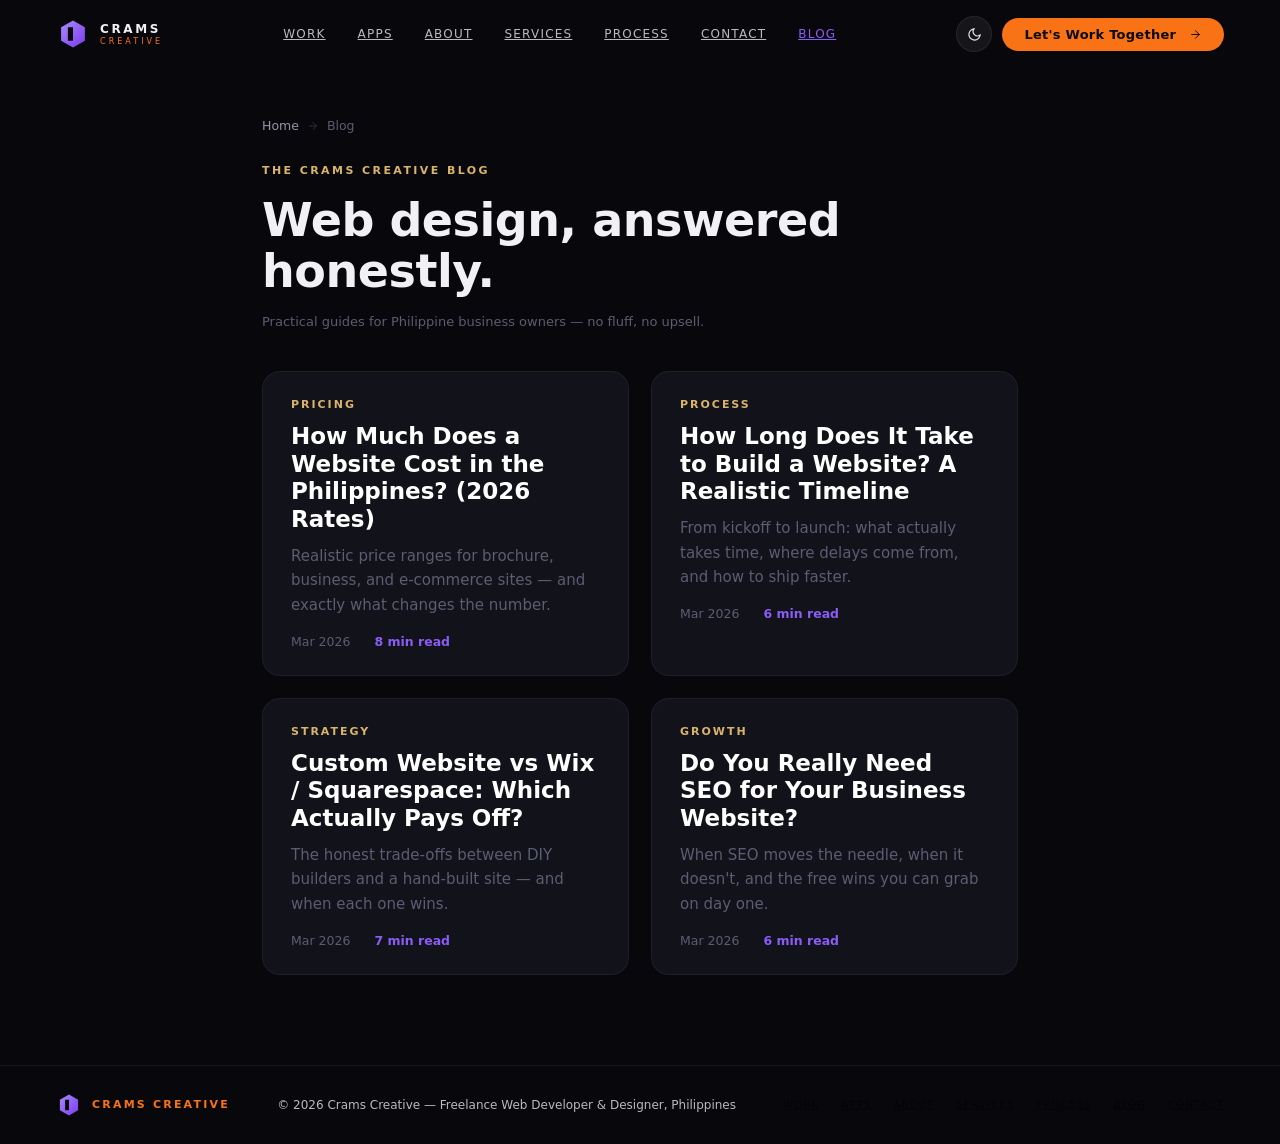
==== blog/index.html @ 19c00c25 "feat: add SEO blog at /blog/ with 4 launch posts + externalize global CSS" ====
<!DOCTYPE html>
<html lang="en">
<head>
  <meta charset="UTF-8">
  <meta name="viewport" content="width=device-width, initial-scale=1">
  <title>Blog — Crams Creative | Web Design Insights for Philippine Businesses</title>
  <meta name="description" content="Straight answers on website cost, timelines, custom vs template builds, and SEO in the Philippines — written for business owners by a freelance web developer & designer.">
  <link rel="canonical" href="https://www.cramscreative.com/blog/">
  <meta name="robots" content="index,follow">
  <meta property="og:type" content="website">
  <meta property="og:title" content="Crams Creative Blog">
  <meta property="og:description" content="Website cost, timelines, custom vs template, and SEO — answered for Philippine businesses.">
  <meta property="og:url" content="https://www.cramscreative.com/blog/">
  <meta property="og:image" content="https://www.cramscreative.com/brand/og.png">
  <meta name="twitter:card" content="summary_large_image">
  <link rel="icon" href="/brand/favicon.png">
  <link rel="stylesheet" href="/assets/site.css">
  <link rel="stylesheet" href="/assets/blog.css">
  <script>document.documentElement.classList.add('js-ready')</script>
  <script async src="https://www.googletagmanager.com/gtag/js?id=G-EWPF2580G4"></script>
  <script>window.dataLayer=window.dataLayer||[];function gtag(){dataLayer.push(arguments);}gtag('js',new Date());gtag('config','G-EWPF2580G4');</script>
  <script type="application/ld+json">
  {
    "@context":"https://schema.org",
    "@type":"CollectionPage",
    "name":"Crams Creative Blog",
    "url":"https://www.cramscreative.com/blog/",
    "description":"Articles answering the most common questions Philippine business owners ask before hiring a web designer.",
    "isPartOf":{"@type":"WebSite","name":"Crams Creative","url":"https://www.cramscreative.com/"}
  }
  </script>
</head>
<body>
<svg style="display:none" xmlns="http://www.w3.org/2000/svg">
  <symbol id="ico-arrow" viewBox="0 0 24 24" fill="none" stroke="currentColor" stroke-width="1.8" stroke-linecap="round" stroke-linejoin="round"><path d="M5 12h14M12 5l7 7-7 7"/></symbol>
  <symbol id="ico-moon" viewBox="0 0 24 24" fill="none" stroke="currentColor" stroke-width="1.8" stroke-linecap="round"><path d="M21 12.79A9 9 0 1111.21 3 7 7 0 0021 12.79z"/></symbol>
  <symbol id="ico-sun" viewBox="0 0 24 24" fill="none" stroke="currentColor" stroke-width="1.8" stroke-linecap="round"><circle cx="12" cy="12" r="5"/><path d="M12 1v2M12 21v2M4.22 4.22l1.42 1.42M18.36 18.36l1.42 1.42M1 12h2M21 12h2M4.22 19.78l1.42-1.42M18.36 5.64l1.42-1.42"/></symbol>
</svg>
<a href="#main" class="skip-link" style="position:absolute;left:-9999px;top:auto;width:1px;height:1px;overflow:hidden;z-index:9999;padding:12px 24px;background:var(--accent);color:#fff;font-weight:600;border-radius:var(--radius-sm);text-decoration:none">Skip to content</a>
<canvas id="grain-canvas" style="position:fixed;top:0;left:0;width:100%;height:100%;pointer-events:none;z-index:0;opacity:0.035"></canvas>

<nav id="main-nav">
  <a class="nav-logo" href="/">
    <svg width="34" height="34" viewBox="0 0 40 40" fill="none"><defs><linearGradient id="lg1" x1="0%" y1="0%" x2="100%" y2="100%"><stop offset="0%" stop-color="#a78bfa"/><stop offset="100%" stop-color="#7c3aed"/></linearGradient></defs><path d="M20 4L34 12v8H20v-8h-6v16h6v-8h14v8L20 36 6 28V12z" fill="url(#lg1)"/></svg>
    <div id="site-logo-text"><div class="nav-logo-text-top">CRAMS</div><div class="nav-logo-text-bot">CREATIVE</div></div>
  </a>
  <div class="nav-links">
    <a href="/#work" class="nav-link">Work</a>
    <a href="/#apps" class="nav-link">Apps</a>
    <a href="/#about" class="nav-link">About</a>
    <a href="/#services" class="nav-link">Services</a>
    <a href="/#process" class="nav-link">Process</a>
    <a href="/#contact" class="nav-link">Contact</a>
    <a href="/blog/" class="nav-link active">Blog</a>
  </div>
  <div class="nav-actions">
    <button class="dark-toggle" id="themeBtn" aria-label="Toggle theme"><svg width="15" height="15"><use href="#ico-moon"/></svg></button>
    <a class="btn-primary" href="/#contact" style="padding:9px 22px;font-size:13px">Let's Work Together&nbsp;<svg width="13" height="13"><use href="#ico-arrow"/></svg></a>
    <button id="mobile-toggle" aria-label="Open menu" onclick="toggleMenu()"><span class="bar"></span><span class="bar"></span><span class="bar"></span></button>
  </div>
</nav>

<div id="mobile-menu">
  <a class="mob-nav-link" href="/#work">Work</a>
  <a class="mob-nav-link" href="/#apps">Apps</a>
  <a class="mob-nav-link" href="/#about">About</a>
  <a class="mob-nav-link" href="/#services">Services</a>
  <a class="mob-nav-link" href="/#process">Process</a>
  <a class="mob-nav-link" href="/blog/">Blog</a>
  <a class="mob-nav-link" href="/#contact">Contact</a>
  <a class="btn-primary" href="/#contact" style="margin-top:32px;justify-content:center">Get a Free Quote →</a>
</div>

<div class="blog-shell">
  <main class="blog-container" id="main">
    <nav class="breadcrumb" aria-label="Breadcrumb">
      <a href="/">Home</a><svg width="12" height="12"><use href="#ico-arrow"/></svg>
      <span>Blog</span>
    </nav>

    <div class="blog-hero">
      <span class="blog-eyebrow">The CRAMS Creative Blog</span>
      <h1>Web design, answered honestly.</h1>
      <p class="blog-meta">Practical guides for Philippine business owners — no fluff, no upsell.</p>
    </div>

    <div class="post-grid">
      <a class="post-card" href="/blog/how-much-does-a-website-cost-philippines.html">
        <span class="pc-cat">Pricing</span>
        <h2>How Much Does a Website Cost in the Philippines? (2026 Rates)</h2>
        <p>Realistic price ranges for brochure, business, and e-commerce sites — and exactly what changes the number.</p>
        <div class="pc-meta"><span>Mar 2026</span><span class="dot"></span><span class="pc-read">8 min read</span></div>
      </a>
      <a class="post-card" href="/blog/website-timeline-philippines.html">
        <span class="pc-cat">Process</span>
        <h2>How Long Does It Take to Build a Website? A Realistic Timeline</h2>
        <p>From kickoff to launch: what actually takes time, where delays come from, and how to ship faster.</p>
        <div class="pc-meta"><span>Mar 2026</span><span class="dot"></span><span class="pc-read">6 min read</span></div>
      </a>
      <a class="post-card" href="/blog/custom-website-vs-wix-squarespace.html">
        <span class="pc-cat">Strategy</span>
        <h2>Custom Website vs Wix / Squarespace: Which Actually Pays Off?</h2>
        <p>The honest trade-offs between DIY builders and a hand-built site — and when each one wins.</p>
        <div class="pc-meta"><span>Mar 2026</span><span class="dot"></span><span class="pc-read">7 min read</span></div>
      </a>
      <a class="post-card" href="/blog/do-you-need-seo-philippines.html">
        <span class="pc-cat">Growth</span>
        <h2>Do You Really Need SEO for Your Business Website?</h2>
        <p>When SEO moves the needle, when it doesn't, and the free wins you can grab on day one.</p>
        <div class="pc-meta"><span>Mar 2026</span><span class="dot"></span><span class="pc-read">6 min read</span></div>
      </a>
    </div>
  </main>
</div>

<footer>
  <div class="footer-inner">
    <div class="footer-brand">
      <svg width="26" height="26" viewBox="0 0 40 40" fill="none"><path d="M20 4L34 12v8H20v-8h-6v16h6v-8h14v8L20 36 6 28V12z" fill="url(#lg1)"/></svg>
      <span style="font-size:11px;font-weight:700;letter-spacing:.2em;color:var(--cta)">CRAMS CREATIVE</span>
    </div>
    <p class="footer-copy">© 2026 Crams Creative — Freelance Web Developer &amp; Designer, Philippines</p>
    <div class="footer-links">
      <a class="footer-link" href="/#work">Work</a>
      <a class="footer-link" href="/#apps">Apps</a>
      <a class="footer-link" href="/#about">About</a>
      <a class="footer-link" href="/#services">Services</a>
      <a class="footer-link" href="/#process">Process</a>
      <a class="footer-link" href="/blog/">Blog</a>
      <a class="footer-link" href="/#contact">Contact</a>
    </div>
  </div>
</footer>

<script src="/assets/blog.js" defer></script>
</body>
</html>
---- assets/site.css ----
﻿    :root {
      --bg: #08080c;
      --surface: #12121a;
      --surface-2: #1c1c28;
      --font: 'Hanken Grotesk', system-ui, -apple-system, sans-serif;
      --font-display: 'Bricolage Grotesque', system-ui, sans-serif;
      --accent: #8b5cf6;
      --accent-hover: #a78bfa;
      --accent-dim: rgba(139,92,246,0.1);
      --accent-border: rgba(139,92,246,0.25);
      --gold: #d9b46a;
      --gold-soft: rgba(217,180,106,0.12);
      --gold-border: rgba(217,180,106,0.32);
      --platinum: #e8eaf0;
      --cta: #f97316;
      --cta-hover: #fb923c;
      --cta-dim: rgba(249,115,22,0.1);
      --text: #f0f0f5;
      --text-2: #9494a8;
      --text-3: #5c5c72;
      --border: rgba(255,255,255,0.05);
      --border-strong: rgba(255,255,255,0.09);
      --radius: 16px;
      --radius-sm: 10px;
      --radius-pill: 9999px;
      --shadow-sm: 0 2px 8px rgba(0,0,0,0.4);
      --shadow-md: 0 8px 24px rgba(0,0,0,0.5);
    }
    *{margin:0;padding:0;box-sizing:border-box}
    html{scroll-behavior:smooth;font-family:var(--font)}
    .section-title,.hero-title,.faq-q{font-family:var(--font-display)}
    .nav-logo{font-family:var(--font-display)}
    html,body{overflow-x:hidden;max-width:100%}
    body{background:var(--bg);color:var(--text)}
    ::-webkit-scrollbar{width:3px}
    ::-webkit-scrollbar-track{background:var(--bg)}
    ::-webkit-scrollbar-thumb{background:var(--accent);border-radius:4px}
    ::selection{background:rgba(139,92,246,0.3)}

    @keyframes pulse-glow{0%,100%{opacity:.25;transform:scale(1)}50%{opacity:.5;transform:scale(1.07)}}
    @keyframes float-y{0%,100%{transform:translateY(0px)}50%{transform:translateY(-10px)}}
    @keyframes fadeUp{from{opacity:0;transform:translateY(24px)}to{opacity:1;transform:translateY(0)}}
    @keyframes bounce-cue{0%,100%{transform:translateX(-50%) translateY(0)}50%{transform:translateX(-50%) translateY(8px)}}
    @keyframes spin-ring{from{transform:rotate(0deg)}to{transform:rotate(360deg)}}

    /* ── Buttons ── */
    .btn-primary{
      display:inline-flex;align-items:center;gap:8px;
      background:var(--cta);color:#0a0a0f;border:none;border-radius:100px;
      padding:13px 30px;font-size:14px;font-weight:600;cursor:pointer;
      transition:all .25s;font-family:var(--font);
      letter-spacing:.02em;text-decoration:none;white-space:nowrap
    }
    .btn-primary:hover{background:var(--cta-hover);transform:scale(1.03);box-shadow:0 8px 30px rgba(249,115,22,.25)}
    .btn-secondary{
      display:inline-flex;align-items:center;gap:8px;
      background:transparent;color:var(--text);
      border:1px solid rgba(255,255,255,.12);border-radius:100px;
      padding:13px 30px;font-size:14px;font-weight:500;cursor:pointer;
      transition:all .25s;font-family:var(--font)
    }
    .btn-secondary:hover{border-color:rgba(139,92,246,.5);color:var(--accent)}

    /* ── Nav ── */
    #main-nav{
      position:fixed;top:0;left:0;right:0;z-index:1000;
      height:68px;display:flex;align-items:center;
      justify-content:space-between;
      padding:0 clamp(16px,5vw,56px);
      transition:all .35s
    }
    #main-nav.scrolled{
      background:rgba(13,13,13,0.94);
      backdrop-filter:blur(20px);
      border-bottom:1px solid rgba(255,255,255,0.06)
    }
    .nav-logo{display:flex;align-items:center;gap:10px;background:none;border:none;cursor:pointer;color:var(--text);text-decoration:none}
    .nav-logo-text-top{font-size:12px;font-weight:700;letter-spacing:.22em;line-height:1;color:var(--text)}
    .nav-logo-text-bot{font-size:8px;letter-spacing:.38em;color:var(--cta);line-height:1;margin-top:3px}
    .nav-links{display:flex;gap:32px;align-items:center}
    .nav-link{
      font-size:12px;font-weight:500;letter-spacing:.1em;text-transform:uppercase;
      background:none;border:none;cursor:pointer;font-family:var(--font);
      transition:color .2s;padding:4px 0;color:rgba(255,255,255,.72)
    }
    .nav-link:hover,.nav-link.active{color:var(--accent)}
    .nav-actions{display:flex;gap:10px;align-items:center}
    .dark-toggle{
      width:36px;height:36px;border-radius:50%;
      background:rgba(255,255,255,.06);border:1px solid rgba(255,255,255,.07);
      display:flex;align-items:center;justify-content:center;
      cursor:pointer;color:var(--text);transition:all .2s
    }
    .dark-toggle:hover{background:rgba(255,255,255,.12)}
    #mobile-toggle{
      display:none;background:none;border:none;cursor:pointer;
      color:var(--text);align-items:center;justify-content:center;
      flex-direction:column;gap:5px;padding:8px;border-radius:10px
    }

    /* ── Mobile menu ── */
    #mobile-menu{
      display:flex;position:fixed;inset:0;z-index:999;
      background:rgba(8,8,12,.97);padding:80px 24px 24px;
      flex-direction:column;
      opacity:0;visibility:hidden;transform:translateY(-10px);
      transition:opacity .3s ease,visibility .3s ease,transform .3s ease;
      backdrop-filter:blur(10px)
    }
    #mobile-menu.open{opacity:1;visibility:visible;transform:translateY(0)}
    .mob-nav-link{
      background:none;border:none;border-bottom:1px solid rgba(255,255,255,.07);
      padding:18px 0;font-size:26px;font-weight:700;text-align:left;
      cursor:pointer;color:var(--text);font-family:var(--font)
    }

    /* ── Sections ── */
    .section{padding:96px clamp(16px,5vw,56px)}
    .section-alt{padding:96px clamp(16px,5vw,56px);background:rgba(255,255,255,.015)}
    .section-inner{max-width:1280px;margin:0 auto}
    .section-label{
      font-size:11px;font-weight:600;letter-spacing:.3em;
      text-transform:uppercase;color:var(--gold);margin-bottom:14px
    }
    .section-title{
      font-size:clamp(30px,4vw,50px);font-weight:700;
      letter-spacing:-.02em;line-height:1.1;margin-bottom:24px;
      text-wrap:balance
    }
    .gold-grad{
      background:linear-gradient(100deg,var(--gold),#f3dca8 55%,var(--gold));
      -webkit-background-clip:text;background-clip:text;color:transparent
    }

    /* ── Hero ── */
    #home{
      min-height:100vh;display:flex;flex-direction:column;
      justify-content:center;position:relative;overflow:hidden;
      padding:80px clamp(16px,5vw,56px) 0
    }
    .hero-grid{
      max-width:1280px;margin:0 auto;width:100%;
      display:grid;grid-template-columns:1fr;
      align-items:center;position:relative;z-index:1
    }
    .hero-badge{
      display:inline-flex;align-items:center;gap:8px;
      background:rgba(139,92,246,.1);border:1px solid rgba(139,92,246,.3);
      border-radius:100px;padding:7px 16px;margin-bottom:28px;
      font-size:13px;color:var(--accent);font-weight:500
    }
    .hero-dot{width:7px;height:7px;border-radius:50%;background:#22C55E;box-shadow:0 0 8px #22C55E}
    .hero-eyebrow{font-size:12px;font-weight:600;letter-spacing:.32em;text-transform:uppercase;color:var(--accent);margin-bottom:14px}
    .hero-title{font-size:clamp(38px,5.8vw,76px);font-weight:800;line-height:1.04;margin-bottom:24px;letter-spacing:-.03em;font-family:var(--font-display);text-wrap:balance}
    .hero-sub{font-size:16px;line-height:1.72;color:rgba(255,255,255,.72);max-width:440px;margin-bottom:36px}
    .hero-btns{display:flex;gap:14px;flex-wrap:wrap;margin-bottom:48px}
    .hero-stats{display:flex;gap:40px;flex-wrap:wrap}
    .stat-num{font-size:clamp(20px,2.5vw,28px);font-weight:700;color:var(--accent)}
    .stat-lbl{font-size:11px;color:rgba(255,255,255,.65);margin-top:3px;letter-spacing:.04em}
    /* ── Hero animated background ── */
    .hero-bg{position:absolute;inset:0;z-index:0;overflow:hidden;pointer-events:none}
    .hero-orb{position:absolute;border-radius:50%;filter:blur(70px);will-change:transform;opacity:.5}
    .hero-orb.a{width:540px;height:540px;background:radial-gradient(circle,#8b5cf6 0%,transparent 70%);top:-12%;left:-6%;animation:orb-a 19s ease-in-out infinite}
    .hero-orb.b{width:460px;height:460px;background:radial-gradient(circle,#f97316 0%,transparent 70%);bottom:-14%;right:-4%;opacity:.32;animation:orb-b 23s ease-in-out infinite}
    .hero-orb.c{width:380px;height:380px;background:radial-gradient(circle,#a78bfa 0%,transparent 70%);top:26%;right:18%;opacity:.28;animation:orb-a 27s ease-in-out infinite reverse}
    .hero-grain{position:absolute;inset:0;opacity:.04;background-image:url("data:image/svg+xml,%3Csvg xmlns='http://www.w3.org/2000/svg' width='120' height='120'%3E%3Cfilter id='n'%3E%3CfeTurbulence type='fractalNoise' baseFrequency='.9' numOctaves='2'/%3E%3C/filter%3E%3Crect width='100%25' height='100%25' filter='url(%23n)'/%3E%3C/svg%3E")}
    @keyframes orb-a{0%,100%{transform:translate(0,0) scale(1)}50%{transform:translate(46px,34px) scale(1.12)}}
    @keyframes orb-b{0%,100%{transform:translate(0,0) scale(1)}50%{transform:translate(-34px,-44px) scale(1.09)}}

    .trust-strip{border-top:1px solid var(--border);border-bottom:1px solid var(--border);background:rgba(255,255,255,.012);padding:24px clamp(16px,5vw,56px)}
    .trust-inner{max-width:1280px;margin:0 auto;display:flex;flex-wrap:wrap;align-items:center;justify-content:center;gap:14px 22px}
    .trust-lbl{font-size:11px;letter-spacing:.22em;text-transform:uppercase;color:var(--text-3)}
    .trust-chip{font-size:13px;font-weight:600;color:rgba(255,255,255,.7);border:1px solid rgba(255,255,255,.08);border-radius:100px;padding:6px 16px;transition:all .2s}
    .trust-chip:hover{color:var(--text);border-color:var(--accent-border);background:var(--accent-dim)}
    @media(max-width:930px){.trust-lbl{width:100%;text-align:center;margin-bottom:4px}}
    .cta-band-wrap{
      background:radial-gradient(ellipse at 50% 0%,rgba(139,92,246,.16),transparent 68%),linear-gradient(180deg,#0c0a1a 0%,#08080c 100%);
      border-top:1px solid var(--border);border-bottom:1px solid var(--border);
      padding:clamp(64px,9vw,120px) clamp(16px,5vw,56px);text-align:center;position:relative;overflow:hidden
    }
    .cta-band{max-width:720px;margin:0 auto}
    .cta-band h2{font-family:var(--font-display);font-size:clamp(28px,4.5vw,54px);font-weight:800;letter-spacing:-.02em;line-height:1.07;margin-bottom:18px}
    .cta-band p{font-size:16px;color:var(--text-2);max-width:540px;margin:0 auto 34px;line-height:1.7}
    .cta-band-btns{display:flex;gap:14px;justify-content:center;flex-wrap:wrap}
    @media(max-width:930px){.cta-band-wrap{padding:56px 20px}}


    /* ── Work / Projects ── */
    .work-header{display:flex;flex-wrap:wrap;justify-content:space-between;align-items:flex-end;gap:20;margin-bottom:48px}
    .work-controls{display:flex;flex-direction:column;gap:10px;align-items:flex-end}
    .search-bar{
      display:flex;align-items:center;gap:10px;
      background:rgba(255,255,255,.04);border:1px solid rgba(255,255,255,.07);
      border-radius:100px;padding:9px 16px
    }
    .search-bar input{
      background:transparent;border:none;outline:none;
      font-size:13px;color:var(--text);width:180px;
      font-family:var(--font)
    }
    .search-bar input::placeholder{color:rgba(255,255,255,.3)}
    .filter-bar{display:flex;gap:7px;flex-wrap:wrap}
    .filter-btn{
      padding:5px 14px;border-radius:100px;font-size:11px;font-weight:600;
      border:1px solid rgba(255,255,255,.07);background:transparent;
      color:rgba(255,255,255,.72);cursor:pointer;transition:all .2s;
      letter-spacing:.05em;text-transform:uppercase;
      font-family:var(--font)
    }
    .filter-btn.active{border-color:var(--accent);background:rgba(139,92,246,.18);color:var(--accent)}

    .projects-grid{display:grid;grid-template-columns:1fr;gap:28px;align-items:start}
    .project-card{
      border-radius:24px;overflow:hidden;
      border:1px solid rgba(255,255,255,.07);background:var(--surface);
      cursor:pointer;transition:all .35s;
      display:grid;grid-template-columns:1.05fr .95fr;align-items:stretch
    }
    .project-card:hover{border-color:rgba(139,92,246,.3);box-shadow:var(--shadow-md)}
    .project-card.open{border-color:rgba(139,92,246,.5);box-shadow:0 0 40px rgba(139,92,246,.08)}
    .proj-img-wrap{position:relative;overflow:hidden;min-height:340px}
    .proj-img-wrap img{position:absolute;inset:0;width:100%;height:100%;object-fit:cover;transition:transform .7s ease}
    .project-card:hover .proj-img-wrap img{transform:scale(1.05)}
    .proj-img-overlay{position:absolute;inset:0;background:linear-gradient(120deg,rgba(0,0,0,.4),rgba(0,0,0,0) 55%)}
    .proj-badges{position:absolute;top:16px;left:16px;display:flex;gap:6px;flex-wrap:wrap;max-width:calc(100% - 32px);z-index:2}
    .proj-badge{
      border-radius:100px;padding:5px 13px;
      font-size:11px;font-weight:600;letter-spacing:.07em;backdrop-filter:blur(6px)
    }
    .proj-play{position:absolute;top:50%;left:50%;transform:translate(-50%,-50%);width:64px;height:64px;border-radius:50%;background:rgba(139,92,246,.85);backdrop-filter:blur(4px);display:flex;align-items:center;justify-content:center;opacity:0;transition:opacity .3s,transform .3s;z-index:3;cursor:pointer}
    .project-card:hover .proj-play{opacity:1}
    .proj-play:hover{background:var(--accent);transform:translate(-50%,-50%) scale(1.06)}
    .proj-body{padding:40px 42px;display:flex;flex-direction:column;justify-content:center}
    .proj-sub{font-size:11px;letter-spacing:.2em;text-transform:uppercase;color:var(--accent);margin-bottom:14px;font-weight:600}
    .proj-title{font-family:var(--font-display);font-size:clamp(24px,2.4vw,32px);font-weight:700;letter-spacing:-.02em;margin-bottom:12px;line-height:1.1}
    .proj-desc{font-size:14px;line-height:1.7;color:rgba(255,255,255,.72);margin-bottom:22px;max-width:460px}
    .proj-tags{display:flex;flex-wrap:wrap;gap:7px;margin-bottom:26px}
    .proj-tag{font-size:11px;padding:4px 11px;border-radius:6px;background:rgba(255,255,255,.05);color:rgba(255,255,255,.72)}
    .proj-footer{display:flex;justify-content:space-between;align-items:center;gap:12px;flex-wrap:wrap}
    .proj-live{
      display:inline-flex;align-items:center;gap:6px;
      background:var(--accent);color:#fff;text-decoration:none;
      font-size:12px;font-weight:600;border-radius:100px;
      padding:9px 18px;transition:all .25s;letter-spacing:.02em;
      font-family:var(--font);white-space:nowrap
    }
    .proj-live:hover{background:var(--accent-hover);transform:translateY(-2px);box-shadow:0 6px 20px rgba(139,92,246,.22)}
    .proj-year{font-size:11px;color:rgba(255,255,255,.58)}
    .proj-toggle{font-size:13px;color:var(--accent);font-weight:600;cursor:pointer}
    .proj-case{grid-column:1/-1;padding:0 42px 36px;border-top:1px solid rgba(255,255,255,.07)}
    .proj-case-inner{padding-top:24px;display:flex;flex-direction:column;gap:14px}
    .case-label{font-size:10px;font-weight:600;letter-spacing:.2em;text-transform:uppercase;color:rgba(139,92,246,.65);margin-bottom:5px}
    .case-txt{font-size:14px;line-height:1.7;color:rgba(255,255,255,.72)}
    .case-result{display:flex;align-items:center;gap:8px;margin-bottom:6px}
    .case-result span{font-size:14px;color:rgba(255,255,255,.72)}
    @media(max-width:768px){
      .project-card{grid-template-columns:1fr}
      .proj-img-wrap{min-height:240px}
      .proj-body{padding:28px 24px}
      .proj-case{padding:0 24px 28px}
    }

    /* ── About ── */
    .about-grid{display:grid;grid-template-columns:1fr 1fr;gap:72px;align-items:center}
    .about-vals{display:grid;grid-template-columns:1fr 1fr;gap:12px;margin-bottom:36px}
    .about-val{padding:15px 17px;border-radius:12px;border:1px solid rgba(255,255,255,.07);background:rgba(255,255,255,.025)}
    .about-val-lbl{font-size:9px;font-weight:600;letter-spacing:.22em;text-transform:uppercase;color:rgba(139,92,246,.65);margin-bottom:5px}
    .about-val-txt{font-size:12px;line-height:1.6;color:rgba(255,255,255,.72)}
    .about-panel{
      border-radius:28px;overflow:hidden;
      border:1px solid rgba(139,92,246,.2);
      background:linear-gradient(135deg,#0a0518 0%,#140a30 50%,#0a0518 100%);
      height:650px;position:relative;
      box-shadow:0 30px 80px rgba(139,92,246,.06)
    }
    .about-panel-glow-a{position:absolute;inset:0;background:radial-gradient(ellipse at 30% 70%,rgba(139,92,246,.12) 0%,transparent 62%)}
    .about-panel-glow-b{position:absolute;inset:0;background:radial-gradient(ellipse at 80% 20%,rgba(139,92,246,.06) 0%,transparent 55%)}
    .about-panel-name{position:absolute;bottom:36px;left:36px}
    .about-panel-name h3{font-size:50px;font-weight:700;color:var(--text);letter-spacing:.04em;line-height:1}
    .about-panel-sub{color:var(--cta);letter-spacing:.38em;text-transform:uppercase;font-size:11px;margin:8px 0}
    .about-panel-tag{color:rgba(255,255,255,.28);font-size:13px;margin-top:8px;letter-spacing:.08em}
    .about-stat{
      position:absolute;background:rgba(0,0,0,.65);
      backdrop-filter:blur(10px);border-radius:14px;
      padding:14px 18px;border:1px solid rgba(255,255,255,.07)
    }
    .about-stat-num{font-size:28px;font-weight:700;line-height:1;margin-bottom:4px}
    .about-stat-lbl{font-size:11px;color:rgba(255,255,255,.38)}

    /* ── Services ── */
    .services-header{display:flex;flex-wrap:wrap;justify-content:space-between;align-items:flex-end;gap:20px;margin-bottom:56px}
    .services-grid{display:grid;grid-template-columns:repeat(4,1fr);gap:16px}
    .service-card{
      padding:28px 22px;border-radius:20px;
      border:1px solid rgba(255,255,255,.07);background:var(--surface);
      transition:border-color .3s,transform .3s,box-shadow .3s;cursor:default;
      position:relative;overflow:hidden
    }
    .service-card:hover{border-color:rgba(139,92,246,.35);transform:translateY(-5px)}
    /* spotlight overlay — follows cursor per-card */
    .service-card .spotlight-overlay,
    .skill-card .spotlight-overlay{
      pointer-events:none;position:absolute;inset:0;border-radius:inherit;
      opacity:0;transition:opacity .3s;
      background:radial-gradient(
        320px 320px at var(--sx,50%) var(--sy,50%),
        rgba(139,92,246,.1) 0%,
        transparent 70%
      )
    }
    .service-card:hover .spotlight-overlay,
    .skill-card:hover .spotlight-overlay{opacity:1}
    .service-icon{
      width:48px;height:48px;border-radius:14px;
      background:rgba(139,92,246,.1);display:flex;
      align-items:center;justify-content:center;margin-bottom:20px
    }
    .service-title{font-size:17px;font-weight:700;margin-bottom:12px}
    .service-desc{font-size:13px;line-height:1.68;color:rgba(255,255,255,.72);margin-bottom:20px}
    .service-outcomes{display:flex;flex-direction:column;gap:8px}
    .service-outcome{display:flex;align-items:center;gap:8px}
    .outcome-dot{width:5px;height:5px;border-radius:50%;background:var(--accent);flex-shrink:0}
    .outcome-txt{font-size:12px;color:rgba(255,255,255,.65)}

    /* ── Process ── */
    .process-grid{display:grid;grid-template-columns:repeat(5,1fr);gap:12px}
    .process-step{
      border-radius:18px;padding:24px 20px;
      border:1px solid rgba(255,255,255,.07);background:var(--surface);
      transition:all .3s;cursor:pointer;position:relative
    }
    .process-step:hover{border-color:rgba(139,92,246,.4)}
    .process-step.active{border-color:rgba(139,92,246,.6);background:rgba(139,92,246,.08);transform:scale(1.04)}
    .process-num{font-size:38px;font-weight:800;letter-spacing:-.02em;line-height:1;margin-bottom:12px;color:var(--text-3);transition:color .3s}
    .process-step.active .process-num{color:var(--accent)}
    .process-title{font-size:16px;font-weight:700;margin-bottom:10px}
    .process-desc{font-size:12px;line-height:1.65;color:rgba(255,255,255,.72)}
    .process-arrow{position:absolute;top:50%;right:-9px;transform:translateY(-50%);z-index:1}

    .process-timeline{display:flex;gap:0;position:relative;margin-top:48px}
    .process-timeline::before{content:'';position:absolute;top:20px;left:0;right:0;height:2px;background:var(--border-strong)}
    .process-timeline-step{flex:1;text-align:center;position:relative;padding:0 12px}
    .process-timeline-dot{width:40px;height:40px;border-radius:50%;background:var(--surface);border:2px solid var(--accent-border);margin:0 auto 16px;position:relative;z-index:1;transition:all .3s;display:flex;align-items:center;justify-content:center;font-size:13px;font-weight:700;color:var(--accent);font-family:var(--font-display)}
    .process-timeline-step.active .process-timeline-dot{background:var(--accent);color:#0a0a0f;border-color:var(--accent)}
    .process-timeline-title{font-size:15px;font-weight:700;margin-bottom:8px}
    .process-timeline-desc{font-size:12px;line-height:1.65;color:var(--text-2)}
    @media(max-width:768px){.process-timeline{flex-direction:column;gap:20px}.process-timeline::before{display:none}.process-timeline-step{text-align:left;padding:0;display:flex;gap:16px;align-items:flex-start}.process-timeline-dot{margin:4px 0 0;flex-shrink:0}}

    /* ── Skills ── */
    .skills-grid{display:grid;grid-template-columns:repeat(3,1fr);gap:20px;margin-bottom:48px}
    .stack-grid{display:grid;grid-template-columns:repeat(3,1fr);gap:16px;margin-bottom:48px}
    .stack-card{border:1px solid var(--border);border-radius:var(--radius);padding:26px 24px;background:var(--surface);transition:all .3s;position:relative;overflow:hidden}
    .stack-card:hover{border-color:var(--accent-border);transform:translateY(-3px);box-shadow:var(--shadow-md)}
    .stack-idx{position:absolute;top:16px;right:20px;font-size:12px;color:var(--text-3);font-family:var(--font-display);font-weight:700}
    .stack-name{font-family:var(--font-display);font-size:22px;font-weight:700;margin-bottom:6px;letter-spacing:-.01em}
    .stack-desc{font-size:13px;color:var(--text-2);line-height:1.6}
    @media(max-width:768px){.stack-grid{grid-template-columns:repeat(2,1fr)}}
    .skill-card{padding:28px 24px;border-radius:20px;border:1px solid rgba(255,255,255,.07);background:var(--surface);position:relative;overflow:hidden;transition:border-color .3s}
    .skill-card-head{display:flex;align-items:center;gap:12px;margin-bottom:22px}
    .skill-icon{width:36px;height:36px;border-radius:10px;background:rgba(139,92,246,.1);display:flex;align-items:center;justify-content:center}
    .skill-tags{display:flex;flex-wrap:wrap;gap:8px}
    .skill-tag{
      padding:7px 14px;border-radius:8px;font-size:12px;font-weight:500;
      background:rgba(139,92,246,.06);border:1px solid rgba(139,92,246,.22);
      color:rgba(168,107,255,.85);transition:all .2s;cursor:default
    }
    .skill-tag:hover{background:rgba(139,92,246,.15);transform:translateY(-2px)}
    .stats-bar{
      padding:40px clamp(24px,4vw,60px);border-radius:24px;
      border:1px solid rgba(255,255,255,.07);background:var(--surface);
      display:grid;grid-template-columns:repeat(4,1fr);gap:24px;text-align:center
    }
    .stats-bar-num{font-size:clamp(28px,3.5vw,42px);font-weight:700;color:var(--accent);margin-bottom:6px}
    .stats-bar-lbl{font-size:13px;color:rgba(255,255,255,.72)}

    /* ── Testimonials ── */
    .testi-grid{display:grid;grid-template-columns:repeat(3,1fr);gap:20px}
    .testi-card{padding:28px 24px;border-radius:20px;border:1px solid rgba(255,255,255,.07);background:var(--surface)}
    /* Animated testimonials layout */
    .testi-animated{display:grid;grid-template-columns:1fr 1fr;gap:64px;align-items:center}
    @media(max-width:768px){.testi-animated{grid-template-columns:1fr;gap:40px}}
    .testi-badge{display:inline-flex;align-items:center;gap:6px;padding:4px 14px;border-radius:100px;background:rgba(139,92,246,.08);color:var(--accent);font-size:13px;font-weight:500;margin-bottom:24px}
    .testi-dots{display:flex;gap:10px;align-items:center;margin-top:32px}
    .testi-dot-btn{height:10px;border-radius:100px;border:none;cursor:pointer;transition:all .3s;background:rgba(255,255,255,.2)}
    .testi-dot-btn.active{width:40px;background:var(--accent)}
    .testi-dot-btn:not(.active){width:10px}
    .testi-stage{position:relative;min-height:320px}
    .testi-slide{
      position:absolute;inset:0;
      background:var(--surface);border:1px solid rgba(255,255,255,.08);
      border-radius:20px;padding:32px;
      display:flex;flex-direction:column;
      opacity:0;transform:translateX(80px) scale(.97);
      transition:opacity .5s ease,transform .5s ease;
      pointer-events:none;
    }
    .testi-slide.active{opacity:1;transform:translateX(0) scale(1);pointer-events:auto}
    .testi-slide-stars{display:flex;gap:4px;margin-bottom:20px}
    .testi-slide-quote{flex:1;font-size:17px;line-height:1.7;font-weight:500;position:relative;padding-left:8px;margin-bottom:20px}
    .testi-slide-quote::before{content:'\201C';position:absolute;left:-12px;top:-8px;font-size:64px;color:rgba(139,92,246,.18);line-height:1;font-family:Georgia,serif}
    .testi-sep{height:1px;background:rgba(255,255,255,.08);margin-bottom:20px}
    .testi-person{display:flex;align-items:center;gap:14px}
    .testi-avatar{width:48px;height:48px;border-radius:50%;border:2px solid rgba(139,92,246,.3);overflow:hidden;background:rgba(139,92,246,.2);display:flex;align-items:center;justify-content:center;font-weight:700;font-size:18px;color:var(--accent);flex-shrink:0}
    .testi-avatar img{width:100%;height:100%;object-fit:cover}
    .testi-name{font-weight:600;font-size:15px}
    .testi-role-co{font-size:13px;color:rgba(255,255,255,.72);margin-top:2px}
    /* decorative corners */
    .testi-stage-wrap{position:relative;padding:6px}
    .testi-stage-wrap::before,.testi-stage-wrap::after{
      content:'';position:absolute;width:80px;height:80px;border-radius:14px;
      background:rgba(139,92,246,.04);pointer-events:none
    }
    .testi-stage-wrap::before{bottom:-12px;left:-12px}
    .testi-stage-wrap::after{top:-12px;right:-12px}
    .testi-stars{display:flex;gap:4px;margin-bottom:16px}
    .testi-text{font-size:14px;line-height:1.72;color:rgba(255,255,255,.72);margin-bottom:20px;font-style:italic}
    .testi-author{font-size:14px;font-weight:600}
    .testi-role{font-size:12px;color:rgba(255,255,255,.8);margin-top:2px}

    .testi-review{padding:28px 24px;border-radius:var(--radius);border:1px solid var(--border);background:var(--surface)}
    .testi-stars{display:flex;gap:3px;margin-bottom:16px}
    .testi-quote{font-size:15px;line-height:1.72;color:var(--text-2);margin-bottom:20px;font-style:italic}
    .testi-author{display:flex;align-items:center;gap:12px}
    .testi-avatar{width:40px;height:40px;border-radius:50%;background:var(--accent-dim);display:flex;align-items:center;justify-content:center;font-weight:700;font-size:16px;color:var(--accent);flex-shrink:0}
    .testi-name{font-size:14px;font-weight:600}
    .testi-role{font-size:12px;color:rgba(255,255,255,.8);margin-top:2px}

    /* ── Contact ── */
    .contact-grid{display:grid;grid-template-columns:1fr 1fr;gap:72px;align-items:start}
    .contact-email{
      display:flex;align-items:center;gap:14px;
      padding:16px 20px;border-radius:16px;
      border:1px solid rgba(255,255,255,.07);background:var(--surface);
      text-decoration:none;color:var(--text);margin-bottom:14px;transition:all .25s
    }
    .contact-email:hover{border-color:rgba(139,92,246,.45);transform:translateX(5px)}
    .contact-email-icon{width:40px;height:40px;border-radius:12px;background:rgba(139,92,246,.1);display:flex;align-items:center;justify-content:center;flex-shrink:0}
    .contact-email-lbl{font-size:9px;letter-spacing:.22em;text-transform:uppercase;color:rgba(139,92,246,.7);margin-bottom:3px}
    .contact-email-val{font-size:14px;font-weight:500}
    .social-links{display:flex;gap:10px}
    .social-link{
      flex:1;display:flex;flex-direction:column;align-items:center;gap:5px;
      padding:14px 0;border-radius:14px;
      border:1px solid rgba(255,255,255,.07);background:var(--surface);
      text-decoration:none;color:rgba(255,255,255,.72);font-size:11px;
      font-family:var(--font);transition:all .22s
    }
    .social-link:hover{border-color:rgba(139,92,246,.45);color:var(--accent)}
    .contact-form{padding:38px 34px;border-radius:28px;border:1px solid rgba(255,255,255,.07);background:var(--surface)}
    @media(max-width:480px){.contact-form{padding:28px 18px}}
    .form-title{font-size:20px;font-weight:700;margin-bottom:26px}
    .form-grid{display:grid;grid-template-columns:1fr 1fr;gap:12px}
    .form-group{display:flex;flex-direction:column}
    .form-label{font-size:9px;font-weight:600;letter-spacing:.22em;text-transform:uppercase;color:rgba(139,92,246,.65);margin-bottom:7px}
    .form-input{
      padding:11px 13px;border-radius:11px;
      border:1px solid rgba(255,255,255,.07);
      background:rgba(255,255,255,.03);color:var(--text);font-size:13px;
      font-family:var(--font);transition:border-color .2s
    }
    .form-input::placeholder{color:rgba(255,255,255,.25)}
    .form-input:focus{outline:none;border-color:rgba(139,92,246,.5)}
    select.form-input{background:var(--surface)}
    .form-btn{
      width:100%;padding:15px;border-radius:13px;border:none;
      background:var(--cta);color:#0a0a0f;font-size:14px;font-weight:600;
      cursor:pointer;transition:all .3s;font-family:var(--font);
      letter-spacing:.02em;margin-top:4px
    }
    .form-btn:hover{background:var(--cta-hover);box-shadow:0 8px 24px rgba(249,115,22,.2)}
    .form-btn.sent{background:#22C55E}

    /* ── Footer ── */
    footer{padding:26px clamp(16px,5vw,56px);border-top:1px solid rgba(255,255,255,.06)}
    .footer-inner{max-width:1280px;margin:0 auto;display:flex;flex-wrap:wrap;align-items:center;justify-content:space-between;gap:16px}
    .footer-brand{display:flex;align-items:center;gap:10px}
    .footer-copy{font-size:12px;color:rgba(255,255,255,.72)}
    .footer-links{display:flex;gap:22px;flex-wrap:wrap}
    .footer-link{
      background:none;border:none;font-size:10px;cursor:pointer;
      color:rgba(255,255,255,.58);letter-spacing:.12em;text-transform:uppercase;
      font-family:var(--font);transition:color .2s
    }
    .footer-link:hover{color:var(--accent)}

    /* ── Apps Section ── */
    .apps-grid{display:grid;grid-template-columns:repeat(3,1fr);gap:24px;max-width:1200px}
    .app-card{
      border-radius:24px;overflow:hidden;
      border:1px solid rgba(139,92,246,.2);background:var(--surface);
      cursor:pointer;transition:all .35s;position:relative
    }
    .app-card:hover{border-color:rgba(139,92,246,.5);box-shadow:0 20px 60px rgba(139,92,246,.08);transform:translateY(-4px)}
    .app-video-thumb{position:relative;padding-bottom:56.25%;overflow:hidden;background:#0a0a0a}
    .app-video-thumb video{position:absolute;inset:0;width:100%;height:100%;object-fit:cover;pointer-events:none}
    .app-play-btn{
      position:absolute;inset:0;display:flex;align-items:center;justify-content:center;
      background:rgba(0,0,0,.18);transition:background .25s
    }
    .app-card:hover .app-play-btn{background:rgba(0,0,0,.08)}
    .app-play-circle{
      width:56px;height:56px;border-radius:50%;
      background:rgba(0,0,0,.45);
      border:2px solid rgba(255,255,255,.25);
      backdrop-filter:blur(6px);
      display:flex;align-items:center;justify-content:center;
      opacity:0.7;
      transition:transform .25s, opacity .25s
    }
    .app-card:hover .app-play-circle{transform:scale(1.08);opacity:1}
    .app-play-circle svg{filter:drop-shadow(0 1px 3px rgba(0,0,0,.6))}
    .app-info{padding:20px 22px 22px}
    .app-badge{
      display:inline-block;font-size:10px;font-weight:600;letter-spacing:.1em;
      text-transform:uppercase;padding:3px 10px;border-radius:100px;margin-bottom:12px;
      background:rgba(139,92,246,.15);border:1px solid rgba(139,92,246,.35);color:var(--accent)
    }
    .app-title{font-size:20px;font-weight:700;margin-bottom:6px}
    .app-desc{font-size:13px;line-height:1.65;color:rgba(255,255,255,.72);margin-bottom:16px}
    .app-tags{display:flex;flex-wrap:wrap;gap:6px}
    .app-tag{font-size:11px;padding:3px 10px;border-radius:6px;background:rgba(255,255,255,.05);color:rgba(255,255,255,.72)}

    /* Video modal */
    #videoModal{
      display:none;position:fixed;inset:0;z-index:2000;
      background:rgba(0,0,0,.88);backdrop-filter:blur(10px);
      align-items:center;justify-content:center;padding:20px
    }
    #videoModal.open{display:flex}
    .modal-inner{
      position:relative;width:100%;max-width:900px;
      border-radius:20px;overflow:hidden;
      border:1px solid rgba(139,92,246,.3);
      box-shadow:0 40px 100px rgba(0,0,0,.8)
    }
    .modal-inner video{width:100%;display:block;max-height:80vh}
    .modal-close{
      position:absolute;top:14px;right:14px;z-index:10;
      width:36px;height:36px;border-radius:50%;border:none;cursor:pointer;
      background:rgba(0,0,0,.7);color:var(--text);font-size:18px;
      display:flex;align-items:center;justify-content:center;
      backdrop-filter:blur(6px);transition:background .2s
    }
    .modal-close:hover{background:rgba(139,92,246,.8)}

    @media(max-width:900px){.apps-grid{grid-template-columns:repeat(2,1fr)}}
    @media(max-width:600px){.apps-grid{grid-template-columns:1fr}}

    /* ── CRO: Sticky bar ── */
    #sticky-cta{
      position:fixed;bottom:0;left:0;right:0;z-index:998;
      background:linear-gradient(90deg,rgba(10,5,24,.95),rgba(8,8,12,.98) 60%);
      border-top:1px solid var(--gold-border);
      padding:13px clamp(16px,5vw,56px);
      display:flex;align-items:center;justify-content:space-between;gap:16px;
      transform:translateY(100%);transition:transform .45s cubic-bezier(.4,0,.2,1);
      backdrop-filter:blur(12px)
    }
    #sticky-cta.show{transform:translateY(0)}
    .sticky-cta-txt{font-size:14px;color:rgba(255,255,255,.7)}
    .sticky-cta-txt strong{color:#fff}
    @media(max-width:600px){.sticky-cta-txt{font-size:12px}.sticky-cta-txt span{display:none}}

    /* ── CRO: Floating hire button ── */
    #float-hire{
      position:fixed;bottom:80px;right:24px;z-index:997;
      width:54px;height:54px;border-radius:50%;border:none;cursor:pointer;
      background:linear-gradient(135deg,var(--cta),#ea580c);
      color:#0a0a0f;font-size:22px;display:flex;align-items:center;justify-content:center;
      border:1px solid rgba(255,255,255,.12);box-shadow:0 4px 14px rgba(249,115,22,.28);
      transition:transform .2s,box-shadow .2s;
      animation:float-y 3s ease-in-out infinite
    }
    #float-hire:hover{transform:scale(1.12);box-shadow:0 8px 24px rgba(249,115,22,.4)}
    #float-hire-tip{
      position:fixed;bottom:92px;right:86px;z-index:997;
      background:rgba(20,10,40,.95);border:1px solid rgba(139,92,246,.3);
      border-radius:10px;padding:8px 14px;font-size:12px;white-space:nowrap;
      color:var(--text);pointer-events:none;opacity:0;transition:opacity .2s;
      backdrop-filter:blur(8px)
    }
    #float-hire:hover ~ #float-hire-tip,
    #float-hire-tip:hover{opacity:1}

    /* ── CRO: FAQ ── */
    .faq-list{display:flex;flex-direction:column;gap:10px;max-width:800px}
    .faq-item{
      border-radius:16px;border:1px solid rgba(255,255,255,.07);
      background:var(--surface);overflow:hidden;transition:border-color .25s
    }
    .faq-item.open{border-color:rgba(139,92,246,.4)}
    .faq-q{
      width:100%;display:flex;justify-content:space-between;align-items:center;
      padding:20px 22px;background:none;border:none;text-align:left;cursor:pointer;
      color:var(--text);font-size:15px;font-weight:600;font-family:var(--font);
      gap:12px
    }
    .faq-icon{
      position:relative;flex-shrink:0;width:26px;height:26px;border-radius:50%;
      background:var(--gold-soft);border:1px solid var(--gold-border);color:var(--gold);
      transition:transform .3s,background .25s,border-color .25s
    }
    .faq-icon::before,.faq-icon::after{
      content:"";position:absolute;left:50%;top:50%;background:currentColor;border-radius:2px;
      transform:translate(-50%,-50%)
    }
    .faq-icon::before{width:11px;height:1.5px}
    .faq-icon::after{width:1.5px;height:11px}
    .faq-item.open .faq-icon{transform:rotate(45deg);background:var(--gold-border)}

    /* ── CRO: Trust strip ── */
    .trust-strip{
      display:flex;flex-wrap:wrap;gap:24px;align-items:center;
      padding:28px 32px;border-radius:20px;margin-top:48px;
      background:rgba(139,92,246,.06);border:1px solid rgba(139,92,246,.15)
    }
    .trust-item{display:flex;align-items:center;gap:10px}
    .trust-icon{width:36px;height:36px;border-radius:10px;background:rgba(139,92,246,.15);display:flex;align-items:center;justify-content:center;flex-shrink:0}
    .trust-text{font-size:13px;font-weight:600;color:rgba(255,255,255,.7)}
    @media(max-width:600px){.trust-strip{gap:16px;padding:20px}}

    /* ── FadeIn animate ── */
    .fade-in{opacity:1;transform:none}
    .js-ready .fade-in{opacity:0;transform:translateY(26px);transition:opacity .7s ease,transform .7s ease}
    .js-ready .fade-in.visible{opacity:1;transform:translateY(0)}
    .js-ready .fade-in:nth-child(1){transition-delay:.05s}
    .js-ready .fade-in:nth-child(2){transition-delay:.12s}
    .js-ready .fade-in:nth-child(3){transition-delay:.19s}
    .js-ready .fade-in:nth-child(4){transition-delay:.26s}
    .js-ready .fade-in:nth-child(5){transition-delay:.33s}
    .js-ready .fade-in:nth-child(6){transition-delay:.4s}

    /* ── Focus visible ── */
    :focus-visible{outline:2px solid var(--accent);outline-offset:2px;border-radius:4px}
    button:focus-visible,a:focus-visible,input:focus-visible,select:focus-visible,textarea:focus-visible{outline:2px solid var(--accent);outline-offset:2px}

    /* ── Infinite marquee ── */
    .marquee-wrap{overflow:hidden;position:relative;width:100%}
    .marquee-track{display:flex;width:max-content;animation:marquee-scroll 30s linear infinite}
    .marquee-track:hover{animation-play-state:paused}
    .marquee-item{display:inline-flex;align-items:center;gap:8px;font-size:13px;font-weight:600;color:var(--text-2);padding:8px 20px;white-space:nowrap;flex-shrink:0}
    .marquee-item svg{flex-shrink:0}
    @keyframes marquee-scroll{0%{transform:translateX(0)}100%{transform:translateX(-50%)}}
    @media (prefers-reduced-motion:reduce){.marquee-track{animation:none}}

    /* ── Reduced motion ── */
    @media (prefers-reduced-motion:reduce){
      *,*::before,*::after{animation-duration:.01ms!important;animation-iteration-count:1!important;transition-duration:.01ms!important}
      .fade-in,.js-ready .fade-in{opacity:1!important;transform:none!important;transition:none!important}
    }

    /* ── Dark mode light overrides ── */
    body.light{background:#F5F5FA;color:#111}
    body.light #main-nav.scrolled{background:rgba(245,245,250,0.94);border-bottom:1px solid rgba(0,0,0,.08)}
    body.light .nav-link{color:rgba(0,0,0,.45)}
    body.light .nav-link:hover,body.light .nav-link.active{color:var(--accent)}
    body.light .dark-toggle{background:rgba(0,0,0,.05);border-color:rgba(0,0,0,.08);color:#111}
    body.light .btn-secondary{color:#111;border-color:rgba(0,0,0,.12)}
    body.light .btn-secondary:hover{color:var(--accent)}
    body.light #mobile-menu{background:#F5F5FA}
    body.light .mob-nav-link{color:#111;border-color:rgba(0,0,0,.08)}
    body.light .section-alt{background:rgba(0,0,0,.025)}
    body.light .hero-sub{color:rgba(0,0,0,.5)}
    body.light .stat-lbl{color:rgba(0,0,0,.4)}
    body.light .project-card,body.light .service-card,body.light .process-step,body.light .skill-card,body.light .testi-card,body.light .contact-form,body.light .stats-bar{background:#fff;border-color:rgba(0,0,0,.08)}
    body.light .proj-desc,body.light .service-desc,body.light .process-desc,body.light .case-txt,body.light .case-result span,body.light .testi-text{color:rgba(0,0,0,.5)}
    body.light .proj-tag,body.light .proj-year{color:rgba(0,0,0,.4);background:rgba(0,0,0,.04)}
    body.light .outcome-txt{color:rgba(0,0,0,.4)}
    body.light .process-num{color:rgba(0,0,0,.07)}
    body.light .about-val{background:rgba(0,0,0,.02);border-color:rgba(0,0,0,.08)}
    body.light .about-val-txt{color:rgba(0,0,0,.5)}
    body.light .stats-bar-lbl{color:rgba(0,0,0,.45)}
    body.light .testi-role{color:rgba(0,0,0,.6)}
    body.light .contact-email{background:#fff;border-color:rgba(0,0,0,.08);color:#111}
    body.light .social-link{background:#fff;border-color:rgba(0,0,0,.08);color:rgba(0,0,0,.45)}
    body.light .form-input{background:rgba(0,0,0,.03);border-color:rgba(0,0,0,.08);color:#111}
    body.light select.form-input{background:#fafafa}
    body.light .footer-copy,.footer-link{color:rgba(0,0,0,.55)}
    body.light .nav-logo-text-top{color:#111}
    body.light .search-bar{background:rgba(0,0,0,.04);border-color:rgba(0,0,0,.08)}
    body.light .search-bar input{color:#111}
    body.light .filter-btn{border-color:rgba(0,0,0,.08);color:rgba(0,0,0,.45)}
    body.light .scroll-cue-txt{color:rgba(0,0,0,.18)}
    body.light .about-panel{background:linear-gradient(135deg,#e8e0f0 0%,#d8c8f0 50%,#e8e0f0 100%);border-color:rgba(139,92,246,.18)}
    body.light .about-panel-name h3{color:#111}
    body.light .about-panel-sub{color:var(--accent)}
    body.light .about-panel-tag{color:rgba(0,0,0,.4)}
    body.light .about-panel-glow-a,body.light .about-panel-glow-b{opacity:.15}
    body.light .process-timeline-step{background:#fff;border-color:rgba(0,0,0,.08)}
    body.light .process-timeline-title{color:#111}
    body.light .process-timeline-desc{color:rgba(0,0,0,.55)}
    body.light .process-timeline-dot{background:#fff;border-color:var(--accent)}
    body.light .process-timeline::before{background:rgba(0,0,0,.08)}
    body.light .skill-card{background:#fff;border-color:rgba(0,0,0,.08)}
    body.light .skill-tag{background:rgba(0,0,0,.04);color:rgba(0,0,0,.6);border-color:rgba(0,0,0,.08)}
    body.light .faq-item{background:#fff;border-color:rgba(0,0,0,.08)}
    body.light .faq-q{color:#111}
    body.light .faq-a{color:rgba(0,0,0,.55)}
    body.light .faq-icon{background:rgba(139,92,246,.08);border-color:rgba(139,92,246,.2);color:var(--accent)}
    body.light .stats-bar{background:#fff;border-color:rgba(0,0,0,.08)}
    body.light .stats-bar-num{color:var(--accent)}
    body.light .stats-bar-lbl{color:rgba(0,0,0,.45)}
    body.light .sticky-cta{background:rgba(245,245,250,.94);border-color:rgba(0,0,0,.08)}
    body.light .sticky-cta-txt{color:rgba(0,0,0,.6)}
    body.light .sticky-cta-txt strong{color:#111}
    body.light #float-hire{background:var(--accent);box-shadow:0 4px 14px rgba(139,92,246,.22)}
    body.light #float-hire-tip{background:rgba(255,255,255,.95);border-color:rgba(0,0,0,.08);color:#111}
    body.light .hero-sub{color:rgba(0,0,0,.55)}
    body.light .service-icon{background:rgba(139,92,246,.08)}
    body.light .service-card{background:#fff;border-color:rgba(0,0,0,.08)}
    body.light .service-desc{color:rgba(0,0,0,.55)}
    body.light .outcome-txt{color:rgba(0,0,0,.5)}
    body.light .service-title{color:#111}
    body.light .proj-title{color:#111}
    body.light .proj-body{background:#fff}
    body.light .proj-info{color:#111}
    body.light .proj-case{border-color:rgba(0,0,0,.08)}
    body.light .case-txt{color:rgba(0,0,0,.55)}
    body.light .case-label{color:rgba(139,92,246,.65)}
    body.light .form-btn{background:var(--accent);color:#fff}
    body.light .form-btn:hover{background:var(--accent-hover)}
    body.light .section-title{color:#111}
    body.light .section-label{color:var(--accent)}
    body.light .footer-link{color:rgba(0,0,0,.45)}
    body.light .footer-link:hover{color:var(--accent)}
    body.light .pricing-amount{color:#111}
    body.light .pricing-label{color:rgba(0,0,0,.4)}
    body.light .pricing-card{background:#fff;border-color:rgba(0,0,0,.08)}
    body.light .pricing-card.featured{border-color:var(--accent);background:rgba(139,92,246,.03)}
    body.light .pricing-desc{color:rgba(0,0,0,.5)}
    body.light .capability-strip span{color:rgba(0,0,0,.35)}
    body.light .capability-strip p{color:rgba(0,0,0,.25)}
    body.light .marquee-item{color:rgba(0,0,0,.55)}
    body.light .why-cards-grid .service-card{background:#fff;border-color:rgba(0,0,0,.08)}
    body.light .hero-title{color:#111}
    body.light .why-card h3{color:#111}
    body.light .why-card p{color:rgba(0,0,0,.55)}
    body.light .stat-lbl{color:rgba(0,0,0,.4)}
    body.light .contact-check span{color:rgba(0,0,0,.5)}
    body.light .pricing-subtitle{color:rgba(0,0,0,.4)}
    body.light .pricing-features .outcome-txt{color:rgba(0,0,0,.5)}
    body.light .pricing-features .outcome-dot{background:var(--accent)}
    body.light .process-timeline-step{background:#fff;border-color:rgba(0,0,0,.08)}
    body.light .proj-title{color:#111}
    body.light .proj-desc{color:rgba(0,0,0,.55)}
    body.light .proj-tag{color:rgba(0,0,0,.55)}
    body.light .proj-case-inner,.proj-case-inner *{color:rgba(0,0,0,.55)!important}
    body.light .proj-case-inner .case-label{color:rgba(139,92,246,.7)!important}
    body.light .process-timeline-title{color:#111}
    body.light .process-timeline-desc{color:rgba(0,0,0,.55)}
    body.light #hero-card .hero-slide > div:first-child{background:#fff;border-color:rgba(0,0,0,.08)}
    body.light #hero-card h3{color:#111}
    body.light #hero-card p{color:rgba(0,0,0,.5)}
    body.light #hero-stat-p,body.light #hero-stat-a{color:var(--accent)}
    body.light #hero-stat-p + div,body.light #hero-stat-a + div{color:rgba(0,0,0,.4)}
    body.light #hero-card div[style*="position:absolute"][style*="top:-12px"],
    body.light #hero-card div[style*="position:absolute"][style*="bottom:-10px"]{background:#fff;border-color:rgba(0,0,0,.08)}

    /* ── Responsive ── */
    @media(max-width:1024px){
      .services-grid{grid-template-columns:repeat(2,1fr)}
      .process-grid{grid-template-columns:repeat(3,1fr)}
      .process-arrow{display:none}
    }
    @media(max-width:900px){
      .hero-grid{grid-template-columns:1fr}
      .about-grid{grid-template-columns:1fr}
      .contact-grid{grid-template-columns:1fr}
      .projects-grid{grid-template-columns:1fr}
      .skills-grid{grid-template-columns:1fr}
      .testi-grid{grid-template-columns:1fr}
      .stats-bar{grid-template-columns:1fr 1fr}
      .nav-links{display:none}
      .nav-actions .btn-primary{display:none}
      #mobile-toggle{display:flex}
      .side-label{display:none}
      .work-header{flex-direction:column;align-items:flex-start}
      .work-controls{align-items:flex-start;width:100%}
      .search-bar{width:100%}
      .search-bar input{width:100%;flex:1}
      .why-cards-grid{display:flex!important;flex-direction:column}
      .why-cards-grid .service-card{grid-column:span 1!important}
    }
    @media(max-width:900px){
      #home{padding-top:100px!important}
      #home > div > div:last-child{display:none}
    }
    @media(max-width:600px){
      .services-grid{grid-template-columns:1fr}
      .process-grid{grid-template-columns:1fr 1fr}
      .hero-stats{gap:24px}
      .about-vals{grid-template-columns:1fr}
      .form-grid{grid-template-columns:1fr}
    }

    /* ── FAQ smooth height ── */
    .faq-a-wrap{display:grid;grid-template-rows:0fr;transition:grid-template-rows .35s cubic-bezier(.16,1,.3,1)}
  .faq-a-wrap>.faq-a{overflow:hidden;min-height:0}
    .faq-item.open .faq-a-wrap{grid-template-rows:1fr}
    .faq-item .faq-a{padding:0 22px 0;font-size:14px;line-height:1.72;color:rgba(255,255,255,.5)}
    .faq-item.open .faq-a{padding:0 22px 20px}

    /* ── Mobile hamburger animation ── */
    #mobile-toggle .bar{display:block;width:22px;height:2px;background:var(--text);border-radius:2px;transition:all .3s cubic-bezier(.16,1,.3,1)}
    #mobile-toggle .bar+.bar{margin-top:0}
    #mobile-toggle.open .bar:nth-child(1){transform:rotate(45deg) translate(5px,5px)}
    #mobile-toggle.open .bar:nth-child(2){opacity:0;transform:scaleX(0)}
    #mobile-toggle.open .bar:nth-child(3){transform:rotate(-45deg) translate(5px,-5px)}

    /* ── Scroll-to-top ── */
    #scroll-top{
      position:fixed;bottom:28px;right:28px;z-index:900;
      width:44px;height:44px;border-radius:50%;border:1px solid var(--border);
      background:var(--surface);color:var(--accent);cursor:pointer;
      display:flex;align-items:center;justify-content:center;
      opacity:0;transform:translateY(20px);transition:all .3s ease;
      box-shadow:0 8px 30px rgba(0,0,0,.3);backdrop-filter:blur(12px)
    }
    #scroll-top.visible{opacity:1;transform:translateY(0)}
    #scroll-top:hover{background:var(--accent);color:#fff;border-color:var(--accent);transform:translateY(-3px)}

    /* ── Loading skeleton ── */
    .skeleton-card{
      border-radius:20px;overflow:hidden;
      border:1px solid rgba(255,255,255,.07);background:var(--surface);
      min-height:380px
    }
    .skeleton-img{width:100%;height:200px;background:linear-gradient(90deg,rgba(255,255,255,.04) 25%,rgba(255,255,255,.08) 50%,rgba(255,255,255,.04) 75%);background-size:200% 100%;animation:shimmer 1.5s infinite}
    .skeleton-line{height:14px;border-radius:7px;background:linear-gradient(90deg,rgba(255,255,255,.04) 25%,rgba(255,255,255,.08) 50%,rgba(255,255,255,.04) 75%);background-size:200% 100%;animation:shimmer 1.5s infinite;margin:8px 20px}
    .skeleton-line.w60{width:60%}
    .skeleton-line.w40{width:40%}
    @keyframes shimmer{0%{background-position:200% 0}100%{background-position:-200% 0}}

    /* ── Form validation ── */
    .form-input.error{border-color:rgba(239,68,68,.5)!important}
    .form-error{font-size:11px;color:rgba(239,68,68,.75);margin-top:4px;display:none}
    .form-group.has-error .form-error{display:block}
    .form-btn.loading{pointer-events:none;opacity:.7}
    .form-btn.loading::after{content:'';display:inline-block;width:14px;height:14px;border:2px solid rgba(255,255,255,.3);border-top-color:#fff;border-radius:50%;animation:spin .6s linear infinite;margin-left:8px;vertical-align:middle}
    @keyframes spin{to{transform:rotate(360deg)}}

    /* ── Pricing recommended glow ── */
    .pricing-recommended{position:relative}
    .pricing-recommended::before{
      content:'';position:absolute;inset:-1px;border-radius:21px;
      background:linear-gradient(135deg,var(--accent),rgba(139,92,246,.5));
      z-index:-1;opacity:.4;filter:blur(12px);transition:opacity .3s
    }
    .pricing-recommended:hover::before{opacity:.7}

    /* ── Light mode overrides for new elements ── */
    body.light .skeleton-img,body.light .skeleton-line{background:linear-gradient(90deg,rgba(0,0,0,.04) 25%,rgba(0,0,0,.08) 50%,rgba(0,0,0,.04) 75%);background-size:200% 100%}
    body.light #scroll-top{background:#fff;border-color:rgba(0,0,0,.08);box-shadow:0 8px 30px rgba(0,0,0,.1)}
    body.light #scroll-top:hover{background:var(--accent);color:#fff}
---- assets/blog.css ----
/* ── Blog / article styles (CRAMS Creative) ──
   Works on top of site.css (global tokens, nav, footer, grain). */

.blog-shell{position:relative;z-index:1}
.blog-container{
  max-width:820px;
  margin:0 auto;
  padding:118px clamp(16px,5vw,32px) 90px;
}
.blog-hero{
  margin-bottom:42px;
}
.blog-eyebrow{
  display:inline-block;
  font-size:11px;font-weight:700;letter-spacing:.22em;text-transform:uppercase;
  color:var(--gold);
  margin-bottom:18px;
}
.blog-hero h1{
  font-family:var(--font-display);
  font-size:clamp(30px,5vw,46px);
  line-height:1.1;
  letter-spacing:-.01em;
  margin:0 0 18px;
}
.blog-meta{
  display:flex;flex-wrap:wrap;gap:14px;align-items:center;
  font-size:13px;color:var(--text-3);
}
.blog-meta .dot{width:4px;height:4px;border-radius:50%;background:var(--text-3);opacity:.6}
.blog-meta strong{color:var(--text-2);font-weight:600}

/* Breadcrumb */
.breadcrumb{
  display:flex;flex-wrap:wrap;gap:8px;align-items:center;
  font-size:12.5px;color:var(--text-3);
  margin-bottom:26px;
}
.breadcrumb a{color:var(--text-2);text-decoration:none;transition:color .2s}
.breadcrumb a:hover{color:var(--accent)}
.breadcrumb svg{opacity:.5}

/* Article body */
.article{font-size:16.5px;line-height:1.78;color:rgba(255,255,255,.72)}
.article h2{
  font-family:var(--font-display);
  font-size:clamp(22px,3.4vw,28px);
  line-height:1.2;
  color:#fff;
  margin:48px 0 16px;
  letter-spacing:-.01em;
}
.article h3{
  font-size:19px;font-weight:700;color:#fff;margin:32px 0 12px;
}
.article p{margin:0 0 20px}
.article a{color:var(--accent);text-decoration:none;border-bottom:1px solid rgba(139,92,246,.35);transition:border-color .2s}
.article a:hover{border-color:var(--accent)}
.article ul,.article ol{margin:0 0 22px;padding-left:22px}
.article li{margin:0 0 10px}
.article strong{color:#fff;font-weight:700}
.article blockquote{
  margin:28px 0;padding:18px 22px;
  border-left:3px solid var(--gold);
  background:var(--gold-soft);
  border-radius:0 12px 12px 0;
  font-size:16px;color:var(--text-2);font-style:italic;
}
.article code{
  font-family:ui-monospace,SFMono-Regular,Menlo,monospace;
  font-size:13.5px;background:rgba(255,255,255,.06);
  padding:2px 7px;border-radius:6px;color:var(--platinum);
}
.article hr{border:none;border-top:1px solid var(--border);margin:40px 0}

/* Comparison table */
.cmp-table{
  width:100%;border-collapse:collapse;margin:24px 0 28px;
  font-size:14.5px;border:1px solid var(--border);border-radius:14px;overflow:hidden;
}
.cmp-table th,.cmp-table td{padding:13px 16px;text-align:left;border-bottom:1px solid var(--border);vertical-align:top}
.cmp-table thead th{background:rgba(139,92,246,.1);color:#fff;font-weight:700;font-size:13.5px}
.cmp-table tbody tr:last-child td{border-bottom:none}
.cmp-table td:first-child{color:var(--text-2);font-weight:600}
.cmp-table .yes{color:#34d399;font-weight:600}
.cmp-table .no{color:#f87171;font-weight:600}

/* Call-out CTA */
.article-cta{
  margin:40px 0;
  padding:26px 28px;
  border:1px solid var(--gold-border);
  background:linear-gradient(180deg,rgba(217,180,106,.08),rgba(217,180,106,.02));
  border-radius:18px;
}
.article-cta h3{margin:0 0 8px;color:#fff}
.article-cta p{margin:0 0 18px;font-size:15px}
.article-cta .btn-primary{display:inline-flex;align-items:center;gap:8px}

/* FAQ (native <details>) */
.blog-faq{margin:40px 0}
.blog-faq h2{margin-top:0}
.faq-d{
  border:1px solid var(--border);
  background:var(--surface);
  border-radius:14px;
  padding:0 22px;
  margin-bottom:12px;
  transition:border-color .25s;
}
.faq-d[open]{border-color:rgba(139,92,246,.4)}
.faq-d summary{
  font-family:var(--font-display);
  list-style:none;cursor:pointer;
  font-size:17px;font-weight:600;color:#fff;
  padding:18px 0;
  display:flex;align-items:center;justify-content:space-between;gap:16px;
}
.faq-d summary::-webkit-details-marker{display:none}
.faq-d summary::after{
  content:"+";font-size:22px;font-weight:400;color:var(--gold);
  transition:transform .25s;line-height:1;
}
.faq-d[open] summary::after{transform:rotate(45deg)}
.faq-d .faq-body{padding:0 0 20px;font-size:15px;line-height:1.72;color:rgba(255,255,255,.6)}

/* Listing page */
.post-grid{
  display:grid;grid-template-columns:1fr;gap:22px;margin-top:38px;
}
.post-card{
  display:block;text-decoration:none;
  border:1px solid var(--border);background:var(--surface);
  border-radius:18px;padding:26px 28px;
  transition:border-color .25s,transform .25s,box-shadow .25s;
}
.post-card:hover{
  border-color:rgba(139,92,246,.4);transform:translateY(-3px);
  box-shadow:0 20px 50px rgba(0,0,0,.35);
}
.post-card .pc-cat{
  font-size:11px;font-weight:700;letter-spacing:.18em;text-transform:uppercase;
  color:var(--gold);margin-bottom:12px;display:block;
}
.post-card h2{
  font-family:var(--font-display);font-size:23px;color:#fff;margin:0 0 10px;line-height:1.2;
}
.post-card p{margin:0 0 16px;font-size:15px;color:var(--text-3);line-height:1.65}
.post-card .pc-meta{font-size:12.5px;color:var(--text-3);display:flex;gap:12px;align-items:center}
.post-card .pc-read{color:var(--accent);font-weight:600}

@media (min-width:720px){
  .post-grid{grid-template-columns:1fr 1fr}
}
body.light .article{color:rgba(0,0,0,.72)}
body.light .article h2,body.light .article h3,body.light .article strong{color:#111}
body.light .faq-d{background:#fff;border-color:rgba(0,0,0,.08)}
body.light .faq-d summary{color:#111}
body.light .faq-d .faq-body{color:rgba(0,0,0,.6)}
body.light .post-card{background:#fff;border-color:rgba(0,0,0,.08)}
body.light .post-card h2{color:#111}
body.light .article-cta{background:rgba(217,180,106,.1)}
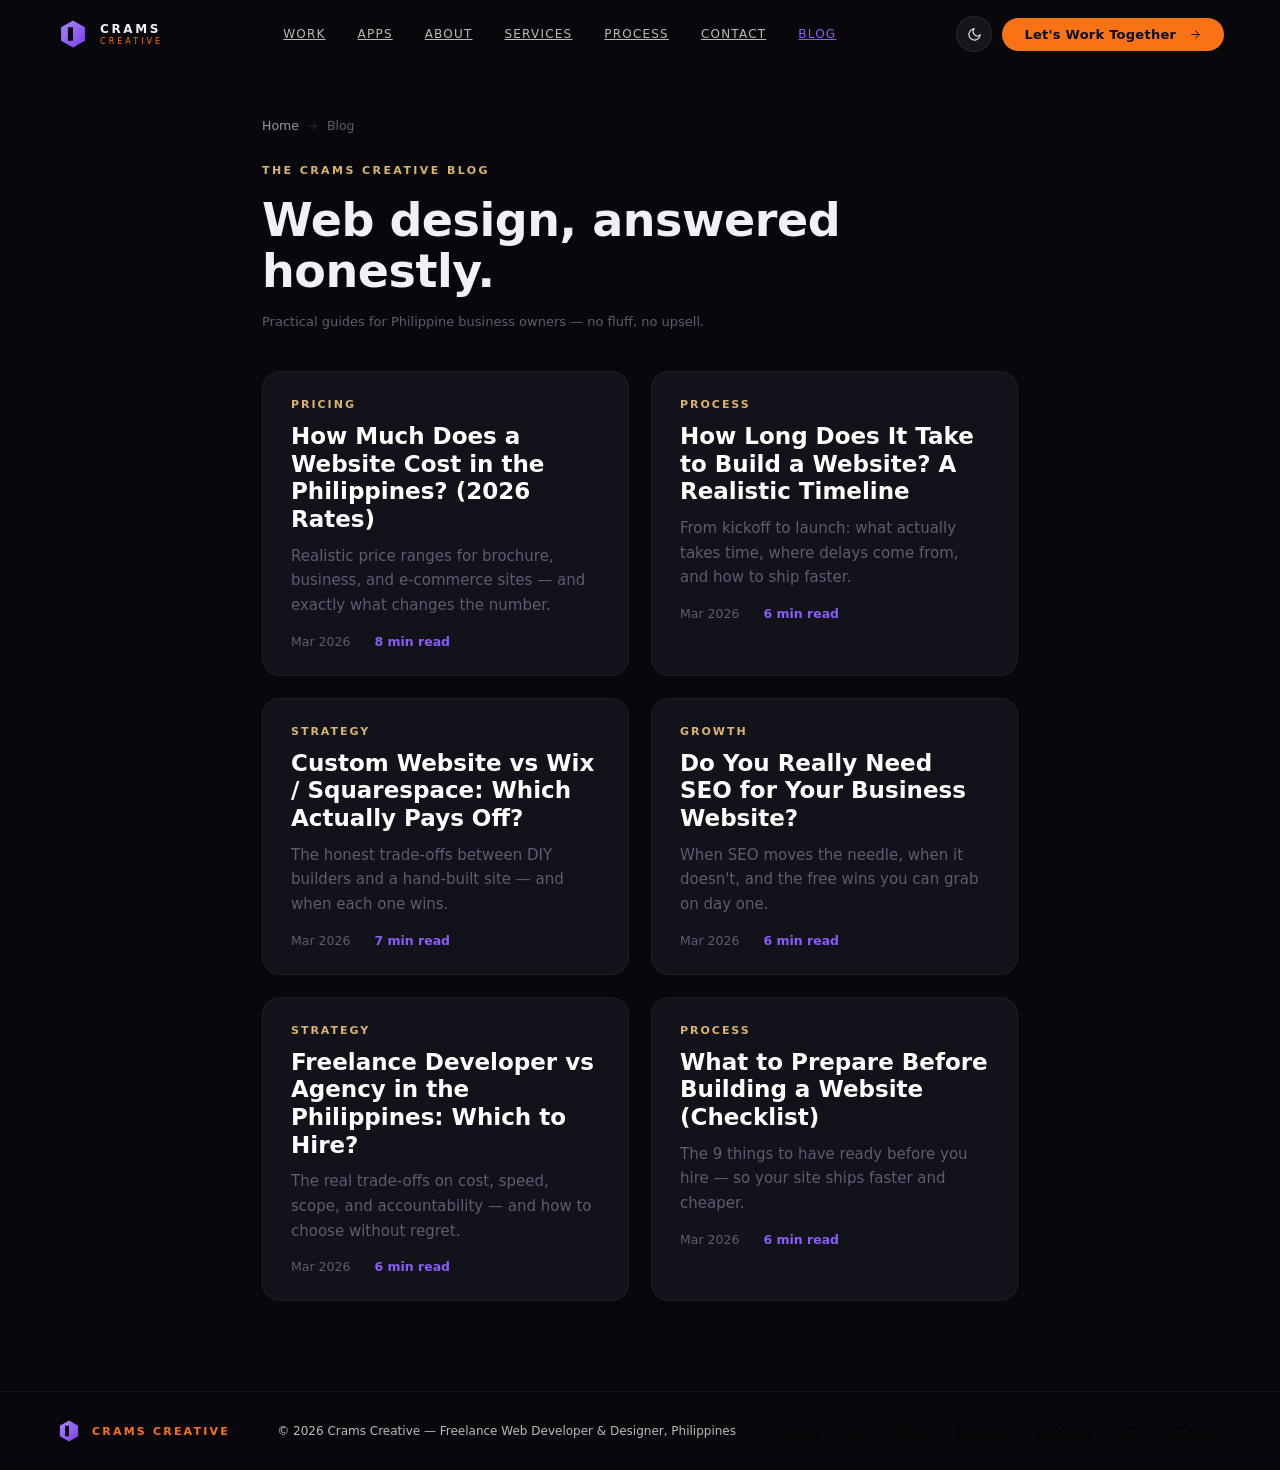
==== commit 8edbfb3d: "feat: add 2 more blog posts (freelancer vs agency, pre-build checklist) + update sitemap" ====
--- a/blog/index.html
+++ b/blog/index.html
@@ -109,6 +109,18 @@
         <p>When SEO moves the needle, when it doesn't, and the free wins you can grab on day one.</p>
         <div class="pc-meta"><span>Mar 2026</span><span class="dot"></span><span class="pc-read">6 min read</span></div>
       </a>
+      <a class="post-card" href="/blog/freelance-web-developer-vs-agency-philippines.html">
+        <span class="pc-cat">Strategy</span>
+        <h2>Freelance Developer vs Agency in the Philippines: Which to Hire?</h2>
+        <p>The real trade-offs on cost, speed, scope, and accountability — and how to choose without regret.</p>
+        <div class="pc-meta"><span>Mar 2026</span><span class="dot"></span><span class="pc-read">6 min read</span></div>
+      </a>
+      <a class="post-card" href="/blog/what-to-prepare-before-building-a-website.html">
+        <span class="pc-cat">Process</span>
+        <h2>What to Prepare Before Building a Website (Checklist)</h2>
+        <p>The 9 things to have ready before you hire — so your site ships faster and cheaper.</p>
+        <div class="pc-meta"><span>Mar 2026</span><span class="dot"></span><span class="pc-read">6 min read</span></div>
+      </a>
     </div>
   </main>
 </div>
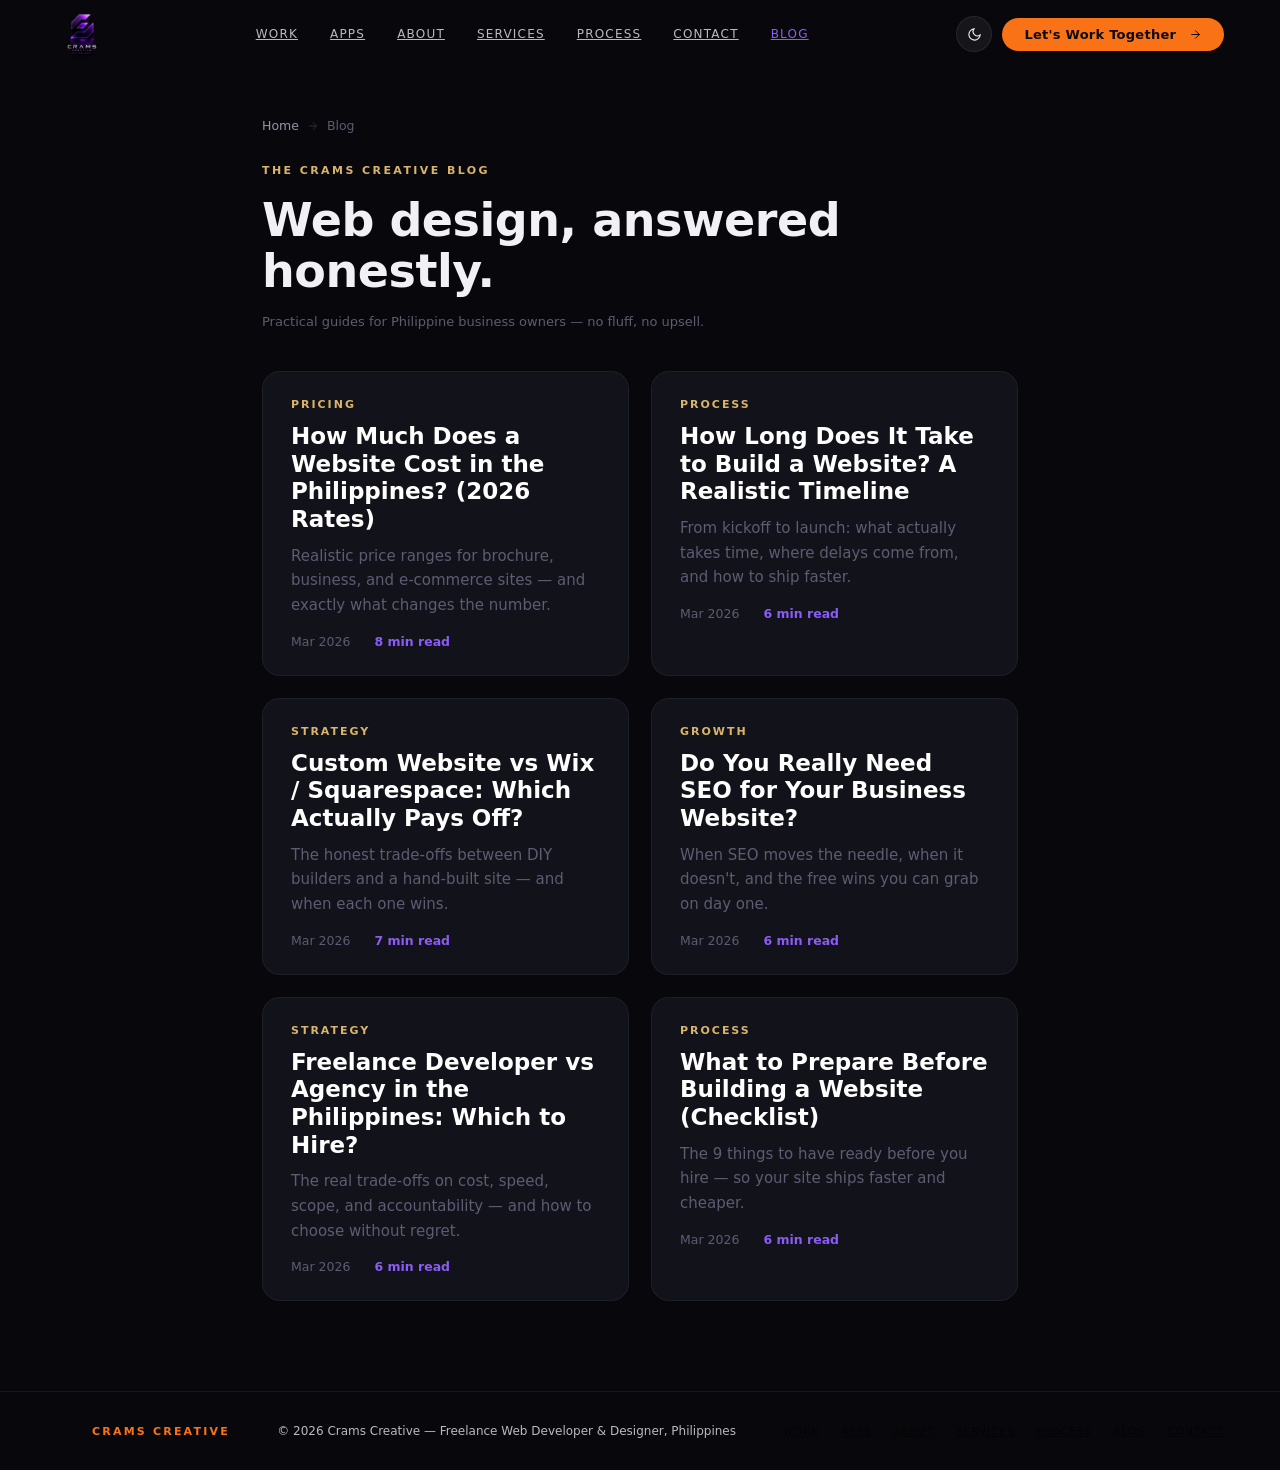
==== commit 690f5767: "fix: blog + homepage navbar now use real brand/logo.png (was hexagon placeholder)" ====
--- a/blog/index.html
+++ b/blog/index.html
@@ -41,7 +41,14 @@
 
 <nav id="main-nav">
   <a class="nav-logo" href="/">
-    <svg width="34" height="34" viewBox="0 0 40 40" fill="none"><defs><linearGradient id="lg1" x1="0%" y1="0%" x2="100%" y2="100%"><stop offset="0%" stop-color="#a78bfa"/><stop offset="100%" stop-color="#7c3aed"/></linearGradient></defs><path d="M20 4L34 12v8H20v-8h-6v16h6v-8h14v8L20 36 6 28V12z" fill="url(#lg1)"/></svg>
+    <img id="site-logo" src="/brand/logo.png" alt="Crams Creative"
+         style="height:52px;width:auto;max-width:52px;object-fit:contain;border-radius:10px"
+         onload="document.getElementById('site-logo-text').style.display='none'"
+         onerror="this.style.display='none';document.getElementById('site-logo-fallback').style.display='inline-block'"/>
+    <svg id="site-logo-fallback" width="34" height="34" viewBox="0 0 40 40" fill="none" style="display:none">
+      <defs><linearGradient id="lg1" x1="0%" y1="0%" x2="100%" y2="100%"><stop offset="0%" stop-color="#a78bfa"/><stop offset="100%" stop-color="#7c3aed"/></linearGradient></defs>
+      <path d="M20 4L34 12v8H20v-8h-6v16h6v-8h14v8L20 36 6 28V12z" fill="url(#lg1)"/>
+    </svg>
     <div id="site-logo-text"><div class="nav-logo-text-top">CRAMS</div><div class="nav-logo-text-bot">CREATIVE</div></div>
   </a>
   <div class="nav-links">
--- a/assets/blog.css
+++ b/assets/blog.css
@@ -160,3 +160,30 @@
 body.light .post-card{background:#fff;border-color:rgba(0,0,0,.08)}
 body.light .post-card h2{color:#111}
 body.light .article-cta{background:rgba(217,180,106,.1)}
+
+/* In-article hero image */
+.article-hero-img{
+  width:100%;border-radius:18px;border:1px solid var(--border);
+  display:block;margin:6px 0 30px;
+}
+/* Author box */
+.author-box{
+  display:flex;gap:16px;align-items:center;
+  margin:42px 0 6px;padding:18px 20px;
+  border:1px solid var(--border);background:var(--surface);
+  border-radius:16px;
+}
+.author-box img{width:54px;height:54px;border-radius:13px;object-fit:cover;flex-shrink:0;border:1px solid var(--border)}
+.author-box .ab-name{font-weight:700;color:#fff;font-size:15px}
+.author-box .ab-role{font-size:13px;color:var(--text-3);margin-top:3px;line-height:1.5}
+.author-box .ab-role a{color:var(--accent);text-decoration:none}
+/* Related posts */
+.related-row{margin:8px 0 30px}
+.related-row .rr-title{font-family:var(--font-display);font-size:20px;color:#fff;margin:0 0 16px}
+.related-grid{display:grid;grid-template-columns:1fr 1fr;gap:14px}
+.related-grid .post-card{padding:18px 20px}
+.related-grid .post-card h2{font-size:17px}
+@media (max-width:600px){.related-grid{grid-template-columns:1fr}}
+body.light .author-box{background:#fff;border-color:rgba(0,0,0,.08)}
+body.light .author-box .ab-name{color:#111}
+body.light .related-row .rr-title{color:#111}
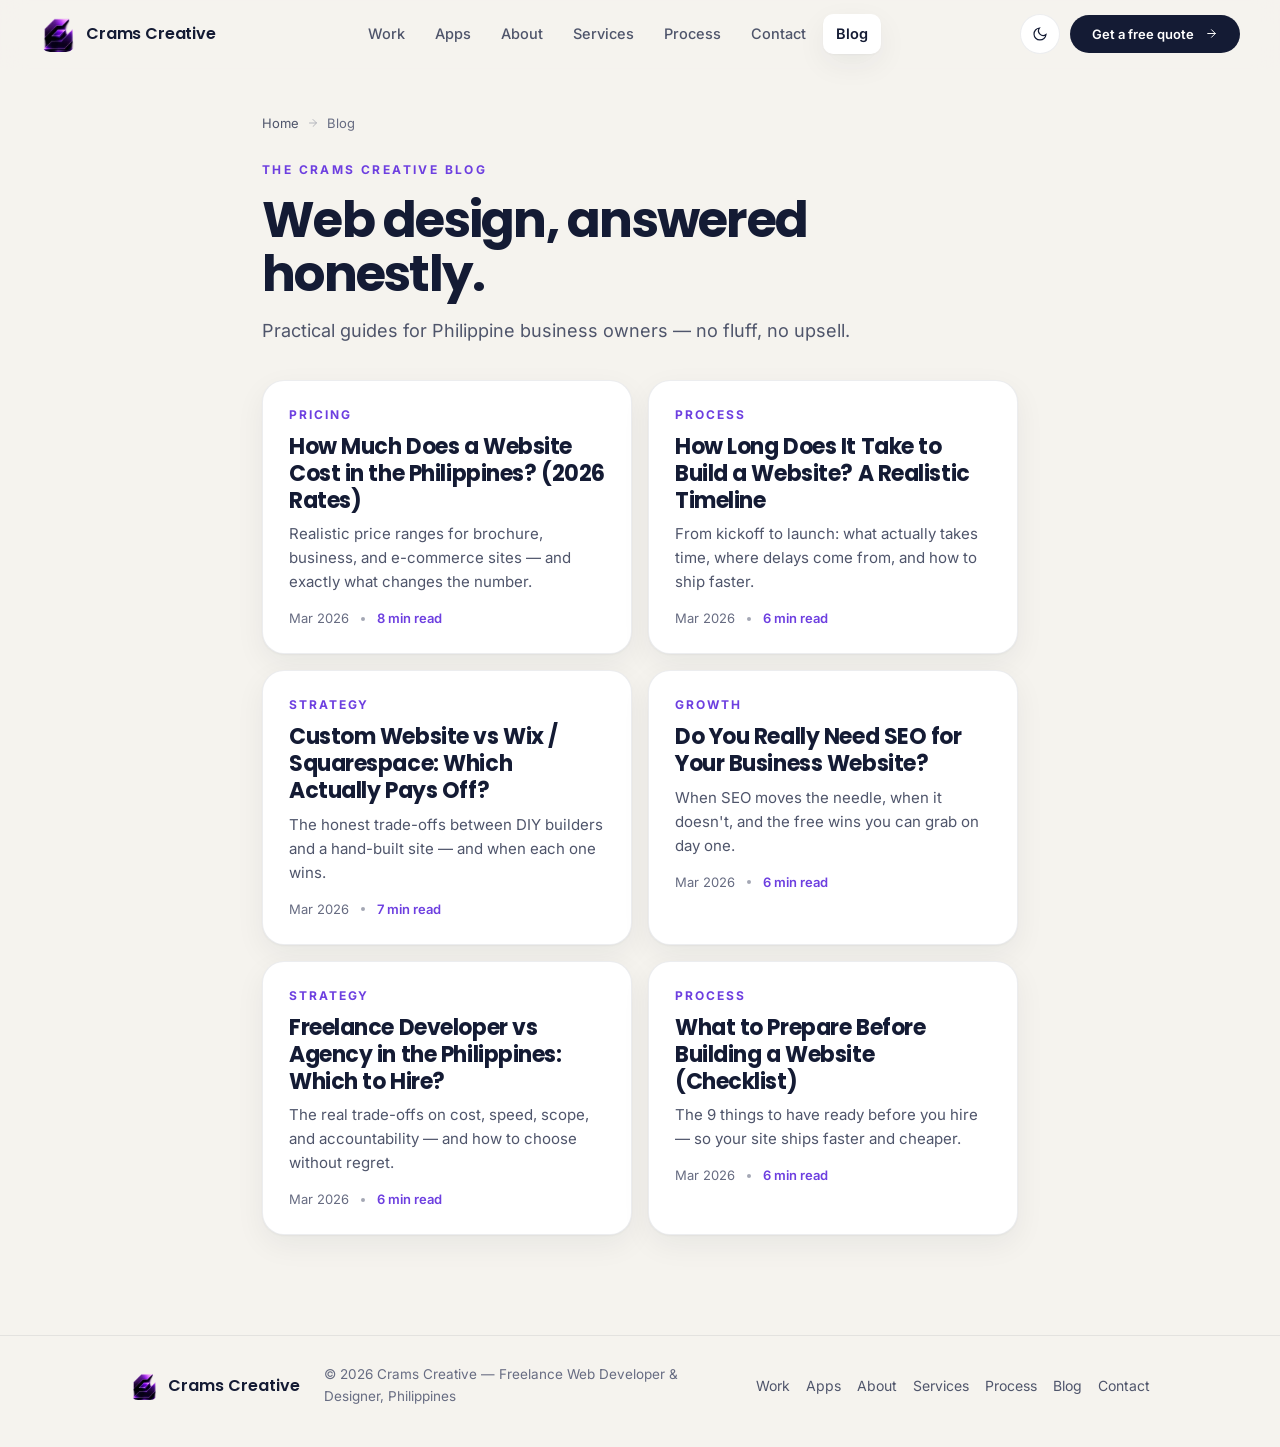
==== commit 4295cffd: "Rebuild homepage as sidebar + bento-grid portfolio; restyle blog Homepage - New layout inspired by d" ====
--- a/blog/index.html
+++ b/blog/index.html
@@ -13,10 +13,14 @@
   <meta property="og:url" content="https://www.cramscreative.com/blog/">
   <meta property="og:image" content="https://www.cramscreative.com/brand/og.png">
   <meta name="twitter:card" content="summary_large_image">
-  <link rel="icon" href="/brand/favicon.png">
-  <link rel="stylesheet" href="/assets/site.css">
+  <link rel="icon" type="image/png" sizes="32x32" href="/images/brand/icon-32.png">
+  <link rel="apple-touch-icon" href="/images/brand/icon-180.png">
+  <meta name="theme-color" content="#f5f3ee">
+  <link rel="preload" href="/assets/fonts/poppins-600.woff2" as="font" type="font/woff2" crossorigin>
+  <link rel="preload" href="/assets/fonts/inter-var.woff2" as="font" type="font/woff2" crossorigin>
+  <link rel="stylesheet" href="/assets/tokens.css">
   <link rel="stylesheet" href="/assets/blog.css">
-  <script>document.documentElement.classList.add('js-ready')</script>
+  <script>(function(){var d=document.documentElement;d.classList.add('js');try{var t=localStorage.getItem('theme');if(t==='dark'||t==='light')d.setAttribute('data-theme',t);}catch(e){}})();</script>
   <script async src="https://www.googletagmanager.com/gtag/js?id=G-EWPF2580G4"></script>
   <script>window.dataLayer=window.dataLayer||[];function gtag(){dataLayer.push(arguments);}gtag('js',new Date());gtag('config','G-EWPF2580G4');</script>
   <script type="application/ld+json">
@@ -37,20 +41,9 @@
   <symbol id="ico-sun" viewBox="0 0 24 24" fill="none" stroke="currentColor" stroke-width="1.8" stroke-linecap="round"><circle cx="12" cy="12" r="5"/><path d="M12 1v2M12 21v2M4.22 4.22l1.42 1.42M18.36 18.36l1.42 1.42M1 12h2M21 12h2M4.22 19.78l1.42-1.42M18.36 5.64l1.42-1.42"/></symbol>
 </svg>
 <a href="#main" class="skip-link" style="position:absolute;left:-9999px;top:auto;width:1px;height:1px;overflow:hidden;z-index:9999;padding:12px 24px;background:var(--accent);color:#fff;font-weight:600;border-radius:var(--radius-sm);text-decoration:none">Skip to content</a>
-<canvas id="grain-canvas" style="position:fixed;top:0;left:0;width:100%;height:100%;pointer-events:none;z-index:0;opacity:0.035"></canvas>
 
 <nav id="main-nav">
-  <a class="nav-logo" href="/">
-    <img id="site-logo" src="/brand/logo.png" alt="Crams Creative"
-         style="height:52px;width:auto;max-width:52px;object-fit:contain;border-radius:10px"
-         onload="document.getElementById('site-logo-text').style.display='none'"
-         onerror="this.style.display='none';document.getElementById('site-logo-fallback').style.display='inline-block'"/>
-    <svg id="site-logo-fallback" width="34" height="34" viewBox="0 0 40 40" fill="none" style="display:none">
-      <defs><linearGradient id="lg1" x1="0%" y1="0%" x2="100%" y2="100%"><stop offset="0%" stop-color="#a78bfa"/><stop offset="100%" stop-color="#7c3aed"/></linearGradient></defs>
-      <path d="M20 4L34 12v8H20v-8h-6v16h6v-8h14v8L20 36 6 28V12z" fill="url(#lg1)"/>
-    </svg>
-    <div id="site-logo-text"><div class="nav-logo-text-top">CRAMS</div><div class="nav-logo-text-bot">CREATIVE</div></div>
-  </a>
+  <a class="nav-logo" href="/"><img src="/images/brand/emblem-96.webp" width="36" height="36" alt=""><span>Crams Creative</span></a>
   <div class="nav-links">
     <a href="/#work" class="nav-link">Work</a>
     <a href="/#apps" class="nav-link">Apps</a>
@@ -61,8 +54,8 @@
     <a href="/blog/" class="nav-link active">Blog</a>
   </div>
   <div class="nav-actions">
-    <button class="dark-toggle" id="themeBtn" aria-label="Toggle theme"><svg width="15" height="15"><use href="#ico-moon"/></svg></button>
-    <a class="btn-primary" href="/#contact" style="padding:9px 22px;font-size:13px">Let's Work Together&nbsp;<svg width="13" height="13"><use href="#ico-arrow"/></svg></a>
+    <button class="dark-toggle" id="themeBtn" aria-label="Switch to dark theme" aria-pressed="false"><svg width="15" height="15"><use href="#ico-moon"/></svg></button>
+    <a class="btn-primary" href="/#contact" style="padding:9px 22px;font-size:13px">Get a free quote&nbsp;<svg width="13" height="13"><use href="#ico-arrow"/></svg></a>
     <button id="mobile-toggle" aria-label="Open menu" onclick="toggleMenu()"><span class="bar"></span><span class="bar"></span><span class="bar"></span></button>
   </div>
 </nav>
@@ -135,8 +128,7 @@
 <footer>
   <div class="footer-inner">
     <div class="footer-brand">
-      <svg width="26" height="26" viewBox="0 0 40 40" fill="none"><path d="M20 4L34 12v8H20v-8h-6v16h6v-8h14v8L20 36 6 28V12z" fill="url(#lg1)"/></svg>
-      <span style="font-size:11px;font-weight:700;letter-spacing:.2em;color:var(--cta)">CRAMS CREATIVE</span>
+      <img src="/images/brand/emblem-96.webp" width="28" height="28" alt=""><span>Crams Creative</span>
     </div>
     <p class="footer-copy">© 2026 Crams Creative — Freelance Web Developer &amp; Designer, Philippines</p>
     <div class="footer-links">
--- a/assets/tokens.css
+++ b/assets/tokens.css
@@ -0,0 +1,132 @@
+/* ── Crams Creative design tokens + base ──
+   Shared by the homepage (home.css) and the blog (blog.css).
+   Theme: light by default; dark via [data-theme="dark"] on <html>
+   (set by the inline script in <head> from localStorage / system preference). */
+
+@font-face{font-family:'Poppins';font-style:normal;font-weight:600;font-display:swap;src:url(/assets/fonts/poppins-600.woff2) format('woff2')}
+@font-face{font-family:'Poppins';font-style:normal;font-weight:700;font-display:swap;src:url(/assets/fonts/poppins-700.woff2) format('woff2')}
+@font-face{font-family:'Inter';font-style:normal;font-weight:400 700;font-display:swap;src:url(/assets/fonts/inter-var.woff2) format('woff2')}
+
+:root{
+  --bg:#f5f3ee;
+  --bg-2:#ece9e1;
+  --surface:#ffffff;
+  --surface-2:#faf9f6;
+  --text:#141b34;
+  --text-2:#4f556b;
+  --text-3:#676c82;
+  --line:rgba(20,27,52,.08);
+  --line-2:rgba(20,27,52,.15);
+  --accent:#6d3fe0;
+  --accent-ink:#ffffff;
+  --accent-soft:rgba(109,63,224,.09);
+  --accent-line:rgba(109,63,224,.28);
+  --cta:#f97316;
+  --cta-hover:#fb8a3c;
+  --cta-ink:#1c0e03;
+  --gold:#8a6420;
+  --gold-soft:rgba(217,180,106,.18);
+  --ok:#16a34a;
+  --dark-pill:#141b34;
+  --dark-pill-ink:#ffffff;
+  --shadow-tile:0 1px 2px rgba(20,27,52,.04),0 10px 30px rgba(20,27,52,.06);
+  --shadow-lift:0 2px 6px rgba(20,27,52,.06),0 22px 50px rgba(20,27,52,.12);
+  --r-tile:24px;
+  --r-md:14px;
+  --r-sm:10px;
+  --r-pill:999px;
+  --font-head:'Poppins',system-ui,-apple-system,'Segoe UI',sans-serif;
+  --font-body:'Inter',system-ui,-apple-system,'Segoe UI',sans-serif;
+  --ease:cubic-bezier(.2,.7,.2,1);
+  color-scheme:light;
+}
+
+/* dark tokens: explicit choice, or system preference when no choice was saved */
+:root[data-theme="dark"]{
+  --bg:#0d0d14;
+  --bg-2:#12121b;
+  --surface:#171722;
+  --surface-2:#1d1d2a;
+  --text:#f1f0f7;
+  --text-2:#b3b2c4;
+  --text-3:#9493a9;
+  --line:rgba(255,255,255,.07);
+  --line-2:rgba(255,255,255,.14);
+  --accent:#a78bfa;
+  --accent-ink:#14092e;
+  --accent-soft:rgba(167,139,250,.13);
+  --accent-line:rgba(167,139,250,.35);
+  --gold:#d9b46a;
+  --gold-soft:rgba(217,180,106,.14);
+  --ok:#4ade80;
+  --dark-pill:#f1f0f7;
+  --dark-pill-ink:#141b34;
+  --shadow-tile:0 1px 2px rgba(0,0,0,.3),0 10px 30px rgba(0,0,0,.25);
+  --shadow-lift:0 2px 6px rgba(0,0,0,.35),0 22px 50px rgba(0,0,0,.45);
+  color-scheme:dark;
+}
+@media (prefers-color-scheme:dark){
+  :root:not([data-theme="light"]):not([data-theme="dark"]){
+    --bg:#0d0d14;--bg-2:#12121b;--surface:#171722;--surface-2:#1d1d2a;
+    --text:#f1f0f7;--text-2:#b3b2c4;--text-3:#9493a9;
+    --line:rgba(255,255,255,.07);--line-2:rgba(255,255,255,.14);
+    --accent:#a78bfa;--accent-ink:#14092e;--accent-soft:rgba(167,139,250,.13);--accent-line:rgba(167,139,250,.35);
+    --gold:#d9b46a;--gold-soft:rgba(217,180,106,.14);--ok:#4ade80;
+    --dark-pill:#f1f0f7;--dark-pill-ink:#141b34;
+    --shadow-tile:0 1px 2px rgba(0,0,0,.3),0 10px 30px rgba(0,0,0,.25);
+    --shadow-lift:0 2px 6px rgba(0,0,0,.35),0 22px 50px rgba(0,0,0,.45);
+    color-scheme:dark;
+  }
+}
+
+*,*::before,*::after{box-sizing:border-box;margin:0;padding:0}
+html{-webkit-text-size-adjust:100%;scroll-behavior:smooth}
+body{
+  background:var(--bg);color:var(--text);
+  font-family:var(--font-body);font-size:16px;line-height:1.6;
+  -webkit-font-smoothing:antialiased;text-rendering:optimizeLegibility;
+  overflow-x:hidden;
+}
+img,video,svg{display:block;max-width:100%}
+img{height:auto}
+a{color:inherit}
+button,input,select,textarea{font:inherit;color:inherit}
+button{cursor:pointer;background:none;border:0}
+h1,h2,h3,h4{font-family:var(--font-head);font-weight:700;letter-spacing:-.025em;line-height:1.1;color:var(--text)}
+::selection{background:var(--accent-soft)}
+:focus-visible{outline:2.5px solid var(--accent);outline-offset:3px;border-radius:6px}
+
+.skip-link{position:absolute;left:12px;top:-60px;z-index:9999;padding:10px 18px;border-radius:var(--r-sm);
+  background:var(--accent);color:var(--accent-ink);font-weight:600;text-decoration:none;transition:top .2s}
+.skip-link:focus{top:12px}
+.sr-only{position:absolute!important;width:1px;height:1px;padding:0;margin:-1px;overflow:hidden;clip:rect(0,0,0,0);white-space:nowrap;border:0}
+
+/* icons (inline SVG sprite) */
+.ico{width:18px;height:18px;flex:none;stroke:currentColor;fill:none;stroke-width:1.8;stroke-linecap:round;stroke-linejoin:round}
+
+/* buttons */
+.btn{display:inline-flex;align-items:center;justify-content:center;gap:9px;padding:12px 22px;border-radius:var(--r-pill);
+  font-weight:600;font-size:15px;line-height:1;text-decoration:none;white-space:nowrap;
+  transition:transform .2s var(--ease),background .2s,box-shadow .2s,color .2s,border-color .2s}
+.btn:hover{transform:translateY(-1px)}
+.btn .ico{width:16px;height:16px}
+.btn-cta{background:var(--cta);color:var(--cta-ink);box-shadow:0 6px 18px rgba(249,115,22,.25)}
+.btn-cta:hover{background:var(--cta-hover)}
+.btn-dark{background:var(--dark-pill);color:var(--dark-pill-ink)}
+.btn-ghost{border:1px solid var(--line-2);color:var(--text);background:var(--surface)}
+.btn-ghost:hover{border-color:var(--accent-line);color:var(--accent)}
+.btn-sm{padding:9px 16px;font-size:14px}
+
+/* small purple icon badge used on tiles and cards */
+.badge{width:38px;height:38px;border-radius:11px;background:var(--accent);color:var(--accent-ink);
+  display:inline-flex;align-items:center;justify-content:center;flex:none;box-shadow:0 6px 14px rgba(109,63,224,.25)}
+.badge .ico{width:19px;height:19px}
+
+.chip{display:inline-flex;align-items:center;gap:6px;padding:5px 11px;border-radius:var(--r-pill);
+  background:var(--surface-2);border:1px solid var(--line);font-size:12.5px;font-weight:500;color:var(--text-2);white-space:nowrap}
+.chip-accent{background:var(--accent-soft);border-color:var(--accent-line);color:var(--accent)}
+.dot{width:8px;height:8px;border-radius:50%;background:var(--ok);flex:none;box-shadow:0 0 0 3px color-mix(in srgb,var(--ok) 22%,transparent)}
+
+@media (prefers-reduced-motion:reduce){
+  *,*::before,*::after{animation-duration:.001ms!important;animation-iteration-count:1!important;transition-duration:.001ms!important;scroll-behavior:auto!important}
+}
--- a/assets/blog.css
+++ b/assets/blog.css
@@ -1,189 +1,129 @@
-/* ── Blog / article styles (CRAMS Creative) ──
-   Works on top of site.css (global tokens, nav, footer, grain). */
+/* ── Blog (Crams Creative) ──
+   Builds on tokens.css. Owns the blog's top nav, mobile menu, article and footer. */
 
+/* top nav */
+#main-nav{position:sticky;top:0;z-index:100;display:flex;align-items:center;gap:24px;padding:14px clamp(16px,4vw,40px);
+  background:color-mix(in srgb,var(--bg) 86%,transparent);backdrop-filter:blur(12px);border-bottom:1px solid transparent;transition:border-color .2s}
+#main-nav.scrolled{border-bottom-color:var(--line)}
+.nav-logo{display:flex;align-items:center;gap:10px;text-decoration:none;color:var(--text);flex:none}
+.nav-logo img{width:36px;height:36px;border-radius:10px}
+.nav-logo span{font-family:var(--font-head);font-weight:600;font-size:16px;letter-spacing:-.01em}
+.nav-links{display:flex;gap:4px;margin:0 auto}
+.nav-link{padding:8px 13px;border-radius:10px;font-size:14.5px;font-weight:500;color:var(--text-2);text-decoration:none;transition:background .2s,color .2s}
+.nav-link:hover{color:var(--text);background:var(--surface)}
+.nav-link.active{color:var(--text);background:var(--surface);box-shadow:var(--shadow-tile);font-weight:600}
+.nav-actions{display:flex;align-items:center;gap:10px}
+.dark-toggle{width:40px;height:40px;border-radius:50%;display:inline-flex;align-items:center;justify-content:center;
+  background:var(--surface);border:1px solid var(--line);color:var(--text)}
+.dark-toggle:hover{color:var(--accent);border-color:var(--accent-line)}
+.btn-primary{display:inline-flex;align-items:center;gap:8px;padding:10px 20px;border-radius:var(--r-pill);background:var(--dark-pill);color:var(--dark-pill-ink);
+  font-weight:600;font-size:14px;text-decoration:none;white-space:nowrap;transition:transform .2s var(--ease)}
+.btn-primary:hover{transform:translateY(-1px)}
+.btn-primary svg{stroke:currentColor;fill:none}
+#mobile-toggle{display:none;width:42px;height:42px;border-radius:12px;border:1px solid var(--line-2);background:var(--surface);
+  flex-direction:column;align-items:center;justify-content:center;gap:4px}
+#mobile-toggle .bar{width:18px;height:2px;border-radius:2px;background:var(--text)}
+#mobile-menu{display:none}
+@media (max-width:900px){
+  .nav-links,.nav-actions .btn-primary{display:none}
+  .nav-actions{margin-left:auto}
+  #mobile-toggle{display:inline-flex}
+  #mobile-menu.open{display:flex;flex-direction:column;gap:4px;position:fixed;top:70px;left:12px;right:12px;z-index:99;padding:14px;
+    border-radius:20px;background:var(--surface);border:1px solid var(--line);box-shadow:var(--shadow-lift)}
+  .mob-nav-link{padding:12px 14px;border-radius:12px;font-weight:500;color:var(--text);text-decoration:none}
+  .mob-nav-link:hover{background:var(--surface-2)}
+  #mobile-menu .btn-primary{margin-top:10px !important;justify-content:center;background:var(--cta);color:var(--cta-ink)}
+}
+
+/* layout */
 .blog-shell{position:relative;z-index:1}
-.blog-container{
-  max-width:820px;
-  margin:0 auto;
-  padding:118px clamp(16px,5vw,32px) 90px;
-}
-.blog-hero{
-  margin-bottom:42px;
-}
-.blog-eyebrow{
-  display:inline-block;
-  font-size:11px;font-weight:700;letter-spacing:.22em;text-transform:uppercase;
-  color:var(--gold);
-  margin-bottom:18px;
-}
-.blog-hero h1{
-  font-family:var(--font-display);
-  font-size:clamp(30px,5vw,46px);
-  line-height:1.1;
-  letter-spacing:-.01em;
-  margin:0 0 18px;
-}
-.blog-meta{
-  display:flex;flex-wrap:wrap;gap:14px;align-items:center;
-  font-size:13px;color:var(--text-3);
-}
-.blog-meta .dot{width:4px;height:4px;border-radius:50%;background:var(--text-3);opacity:.6}
+.blog-container{max-width:820px;margin:0 auto;padding:44px clamp(16px,5vw,32px) 80px}
+.blog-hero{margin-bottom:34px}
+.blog-eyebrow{display:inline-block;font-size:12px;font-weight:700;letter-spacing:.2em;text-transform:uppercase;color:var(--accent);margin-bottom:14px}
+.blog-hero h1{font-size:clamp(32px,5vw,50px);line-height:1.08;letter-spacing:-.035em;margin:0 0 16px}
+.blog-hero p{font-size:18px;color:var(--text-2)}
+.blog-meta{display:flex;flex-wrap:wrap;gap:12px;align-items:center;font-size:14px;color:var(--text-3)}
+.blog-meta .dot{width:4px;height:4px;border-radius:50%;background:var(--text-3);box-shadow:none;opacity:.6}
 .blog-meta strong{color:var(--text-2);font-weight:600}
 
-/* Breadcrumb */
-.breadcrumb{
-  display:flex;flex-wrap:wrap;gap:8px;align-items:center;
-  font-size:12.5px;color:var(--text-3);
-  margin-bottom:26px;
-}
-.breadcrumb a{color:var(--text-2);text-decoration:none;transition:color .2s}
+.breadcrumb{display:flex;flex-wrap:wrap;gap:8px;align-items:center;font-size:13px;color:var(--text-3);margin-bottom:22px}
+.breadcrumb a{color:var(--text-2);text-decoration:none}
 .breadcrumb a:hover{color:var(--accent)}
-.breadcrumb svg{opacity:.5}
+.breadcrumb svg{opacity:.5;stroke:currentColor;fill:none}
 
-/* Article body */
-.article{font-size:16.5px;line-height:1.78;color:rgba(255,255,255,.72)}
-.article h2{
-  font-family:var(--font-display);
-  font-size:clamp(22px,3.4vw,28px);
-  line-height:1.2;
-  color:#fff;
-  margin:48px 0 16px;
-  letter-spacing:-.01em;
-}
-.article h3{
-  font-size:19px;font-weight:700;color:#fff;margin:32px 0 12px;
-}
+/* article body */
+.article{font-size:17px;line-height:1.78;color:var(--text-2)}
+.article h2{font-size:clamp(23px,3.4vw,30px);line-height:1.2;color:var(--text);margin:46px 0 14px;letter-spacing:-.025em}
+.article h3{font-size:20px;color:var(--text);margin:30px 0 10px}
 .article p{margin:0 0 20px}
-.article a{color:var(--accent);text-decoration:none;border-bottom:1px solid rgba(139,92,246,.35);transition:border-color .2s}
-.article a:hover{border-color:var(--accent)}
+.article a{color:var(--accent);text-decoration:underline;text-decoration-color:var(--accent-line);text-underline-offset:3px}
+.article a:hover{text-decoration-color:var(--accent)}
 .article ul,.article ol{margin:0 0 22px;padding-left:22px}
 .article li{margin:0 0 10px}
-.article strong{color:#fff;font-weight:700}
-.article blockquote{
-  margin:28px 0;padding:18px 22px;
-  border-left:3px solid var(--gold);
-  background:var(--gold-soft);
-  border-radius:0 12px 12px 0;
-  font-size:16px;color:var(--text-2);font-style:italic;
-}
-.article code{
-  font-family:ui-monospace,SFMono-Regular,Menlo,monospace;
-  font-size:13.5px;background:rgba(255,255,255,.06);
-  padding:2px 7px;border-radius:6px;color:var(--platinum);
-}
-.article hr{border:none;border-top:1px solid var(--border);margin:40px 0}
+.article strong{color:var(--text);font-weight:650}
+.article blockquote{margin:28px 0;padding:18px 22px;border-left:3px solid var(--accent);background:var(--accent-soft);border-radius:0 14px 14px 0;font-size:16.5px;color:var(--text);font-style:italic}
+.article code{font-family:ui-monospace,SFMono-Regular,Menlo,monospace;font-size:14px;background:var(--surface-2);border:1px solid var(--line);padding:2px 7px;border-radius:6px;color:var(--text)}
+.article hr{border:none;border-top:1px solid var(--line-2);margin:40px 0}
 
-/* Comparison table */
-.cmp-table{
-  width:100%;border-collapse:collapse;margin:24px 0 28px;
-  font-size:14.5px;border:1px solid var(--border);border-radius:14px;overflow:hidden;
-}
-.cmp-table th,.cmp-table td{padding:13px 16px;text-align:left;border-bottom:1px solid var(--border);vertical-align:top}
-.cmp-table thead th{background:rgba(139,92,246,.1);color:#fff;font-weight:700;font-size:13.5px}
+.cmp-table{width:100%;border-collapse:separate;border-spacing:0;margin:24px 0 28px;font-size:15px;background:var(--surface);
+  border:1px solid var(--line);border-radius:16px;overflow:hidden;box-shadow:var(--shadow-tile)}
+.cmp-table th,.cmp-table td{padding:13px 16px;text-align:left;border-bottom:1px solid var(--line);vertical-align:top}
+.cmp-table thead th{background:var(--accent-soft);color:var(--text);font-weight:700;font-size:14px}
 .cmp-table tbody tr:last-child td{border-bottom:none}
-.cmp-table td:first-child{color:var(--text-2);font-weight:600}
-.cmp-table .yes{color:#34d399;font-weight:600}
-.cmp-table .no{color:#f87171;font-weight:600}
+.cmp-table td:first-child{color:var(--text);font-weight:600}
+.cmp-table .yes{color:var(--ok);font-weight:600}
+.cmp-table .no{color:#dc2626;font-weight:600}
+@media (max-width:600px){.cmp-table{display:block;overflow-x:auto;white-space:nowrap}}
 
-/* Call-out CTA */
-.article-cta{
-  margin:40px 0;
-  padding:26px 28px;
-  border:1px solid var(--gold-border);
-  background:linear-gradient(180deg,rgba(217,180,106,.08),rgba(217,180,106,.02));
-  border-radius:18px;
-}
-.article-cta h3{margin:0 0 8px;color:#fff}
-.article-cta p{margin:0 0 18px;font-size:15px}
-.article-cta .btn-primary{display:inline-flex;align-items:center;gap:8px}
+.article-cta{margin:40px 0;padding:26px 28px;border-radius:22px;background:var(--surface);border:1px solid var(--accent-line);box-shadow:var(--shadow-tile)}
+.article-cta h3{margin:0 0 8px}
+.article-cta p{margin:0 0 18px;font-size:16px}
+.article-cta .btn-primary{background:var(--cta);color:var(--cta-ink);text-decoration:none}
 
-/* FAQ (native <details>) */
 .blog-faq{margin:40px 0}
 .blog-faq h2{margin-top:0}
-.faq-d{
-  border:1px solid var(--border);
-  background:var(--surface);
-  border-radius:14px;
-  padding:0 22px;
-  margin-bottom:12px;
-  transition:border-color .25s;
-}
-.faq-d[open]{border-color:rgba(139,92,246,.4)}
-.faq-d summary{
-  font-family:var(--font-display);
-  list-style:none;cursor:pointer;
-  font-size:17px;font-weight:600;color:#fff;
-  padding:18px 0;
-  display:flex;align-items:center;justify-content:space-between;gap:16px;
-}
+.faq-d{border:1px solid var(--line);background:var(--surface);border-radius:16px;padding:0 22px;margin-bottom:10px;box-shadow:var(--shadow-tile)}
+.faq-d[open]{border-color:var(--accent-line)}
+.faq-d summary{list-style:none;cursor:pointer;font-size:16.5px;font-weight:600;color:var(--text);padding:17px 0;display:flex;align-items:center;justify-content:space-between;gap:16px}
 .faq-d summary::-webkit-details-marker{display:none}
-.faq-d summary::after{
-  content:"+";font-size:22px;font-weight:400;color:var(--gold);
-  transition:transform .25s;line-height:1;
-}
+.faq-d summary::after{content:"+";font-size:22px;font-weight:400;color:var(--accent);transition:transform .25s;line-height:1}
 .faq-d[open] summary::after{transform:rotate(45deg)}
-.faq-d .faq-body{padding:0 0 20px;font-size:15px;line-height:1.72;color:rgba(255,255,255,.6)}
+.faq-d .faq-body{padding:0 0 18px;font-size:15.5px;line-height:1.7;color:var(--text-2)}
 
-/* Listing page */
-.post-grid{
-  display:grid;grid-template-columns:1fr;gap:22px;margin-top:38px;
-}
-.post-card{
-  display:block;text-decoration:none;
-  border:1px solid var(--border);background:var(--surface);
-  border-radius:18px;padding:26px 28px;
-  transition:border-color .25s,transform .25s,box-shadow .25s;
-}
-.post-card:hover{
-  border-color:rgba(139,92,246,.4);transform:translateY(-3px);
-  box-shadow:0 20px 50px rgba(0,0,0,.35);
-}
-.post-card .pc-cat{
-  font-size:11px;font-weight:700;letter-spacing:.18em;text-transform:uppercase;
-  color:var(--gold);margin-bottom:12px;display:block;
-}
-.post-card h2{
-  font-family:var(--font-display);font-size:23px;color:#fff;margin:0 0 10px;line-height:1.2;
-}
-.post-card p{margin:0 0 16px;font-size:15px;color:var(--text-3);line-height:1.65}
-.post-card .pc-meta{font-size:12.5px;color:var(--text-3);display:flex;gap:12px;align-items:center}
+/* listing */
+.post-grid{display:grid;grid-template-columns:minmax(0,1fr);gap:16px;margin-top:34px}
+.post-card{display:block;text-decoration:none;color:inherit;border:1px solid var(--line);background:var(--surface);border-radius:22px;padding:24px 26px;
+  box-shadow:var(--shadow-tile);transition:translate .25s var(--ease),box-shadow .25s,border-color .25s}
+.post-card:hover{translate:0 -3px;box-shadow:var(--shadow-lift);border-color:var(--accent-line)}
+.post-card .pc-cat{font-size:12px;font-weight:700;letter-spacing:.16em;text-transform:uppercase;color:var(--accent);margin-bottom:10px;display:block}
+.post-card h2{font-size:22px;color:var(--text);margin:0 0 8px;line-height:1.22;letter-spacing:-.02em}
+.post-card p{margin:0 0 14px;font-size:15px;color:var(--text-2);line-height:1.6}
+.post-card .pc-meta{font-size:13px;color:var(--text-3);display:flex;gap:12px;align-items:center}
 .post-card .pc-read{color:var(--accent);font-weight:600}
+@media (min-width:720px){.post-grid{grid-template-columns:repeat(2,minmax(0,1fr))}}
 
-@media (min-width:720px){
-  .post-grid{grid-template-columns:1fr 1fr}
-}
-body.light .article{color:rgba(0,0,0,.72)}
-body.light .article h2,body.light .article h3,body.light .article strong{color:#111}
-body.light .faq-d{background:#fff;border-color:rgba(0,0,0,.08)}
-body.light .faq-d summary{color:#111}
-body.light .faq-d .faq-body{color:rgba(0,0,0,.6)}
-body.light .post-card{background:#fff;border-color:rgba(0,0,0,.08)}
-body.light .post-card h2{color:#111}
-body.light .article-cta{background:rgba(217,180,106,.1)}
+.article-hero-img{width:100%;height:auto;border-radius:20px;border:1px solid var(--line);display:block;margin:6px 0 30px}
 
-/* In-article hero image */
-.article-hero-img{
-  width:100%;border-radius:18px;border:1px solid var(--border);
-  display:block;margin:6px 0 30px;
-}
-/* Author box */
-.author-box{
-  display:flex;gap:16px;align-items:center;
-  margin:42px 0 6px;padding:18px 20px;
-  border:1px solid var(--border);background:var(--surface);
-  border-radius:16px;
-}
-.author-box img{width:54px;height:54px;border-radius:13px;object-fit:cover;flex-shrink:0;border:1px solid var(--border)}
-.author-box .ab-name{font-weight:700;color:#fff;font-size:15px}
-.author-box .ab-role{font-size:13px;color:var(--text-3);margin-top:3px;line-height:1.5}
+.author-box{display:flex;gap:16px;align-items:center;margin:42px 0 6px;padding:18px 20px;border:1px solid var(--line);background:var(--surface);border-radius:20px;box-shadow:var(--shadow-tile)}
+.author-box img{width:56px;height:56px;border-radius:16px;object-fit:cover;flex-shrink:0}
+.author-box .ab-name{font-weight:700;color:var(--text);font-size:15.5px}
+.author-box .ab-role{font-size:13.5px;color:var(--text-3);margin-top:2px;line-height:1.5}
 .author-box .ab-role a{color:var(--accent);text-decoration:none}
-/* Related posts */
+
 .related-row{margin:8px 0 30px}
-.related-row .rr-title{font-family:var(--font-display);font-size:20px;color:#fff;margin:0 0 16px}
-.related-grid{display:grid;grid-template-columns:1fr 1fr;gap:14px}
+.related-row .rr-title{font-family:var(--font-head);font-weight:600;font-size:20px;color:var(--text);margin:0 0 14px}
+.related-grid{display:grid;grid-template-columns:repeat(2,minmax(0,1fr));gap:14px}
 .related-grid .post-card{padding:18px 20px}
 .related-grid .post-card h2{font-size:17px}
-@media (max-width:600px){.related-grid{grid-template-columns:1fr}}
-body.light .author-box{background:#fff;border-color:rgba(0,0,0,.08)}
-body.light .author-box .ab-name{color:#111}
-body.light .related-row .rr-title{color:#111}
+@media (max-width:600px){.related-grid{grid-template-columns:minmax(0,1fr)}}
+
+/* footer */
+footer{border-top:1px solid var(--line);margin-top:20px}
+.footer-inner{max-width:1100px;margin:0 auto;padding:28px clamp(16px,4vw,40px) 40px;display:flex;flex-wrap:wrap;align-items:center;gap:14px 24px}
+.footer-brand{display:flex;align-items:center;gap:10px;font-family:var(--font-head);font-weight:600}
+.footer-brand img{width:28px;height:28px;border-radius:8px}
+.footer-copy{font-size:13.5px;color:var(--text-3);flex:1;min-width:220px}
+.footer-links{display:flex;flex-wrap:wrap;gap:4px 16px}
+.footer-link{font-size:14px;color:var(--text-2);text-decoration:none}
+.footer-link:hover{color:var(--accent)}
+.post-card .pc-meta .dot{width:4px;height:4px;background:var(--text-3);box-shadow:none;opacity:.6}
